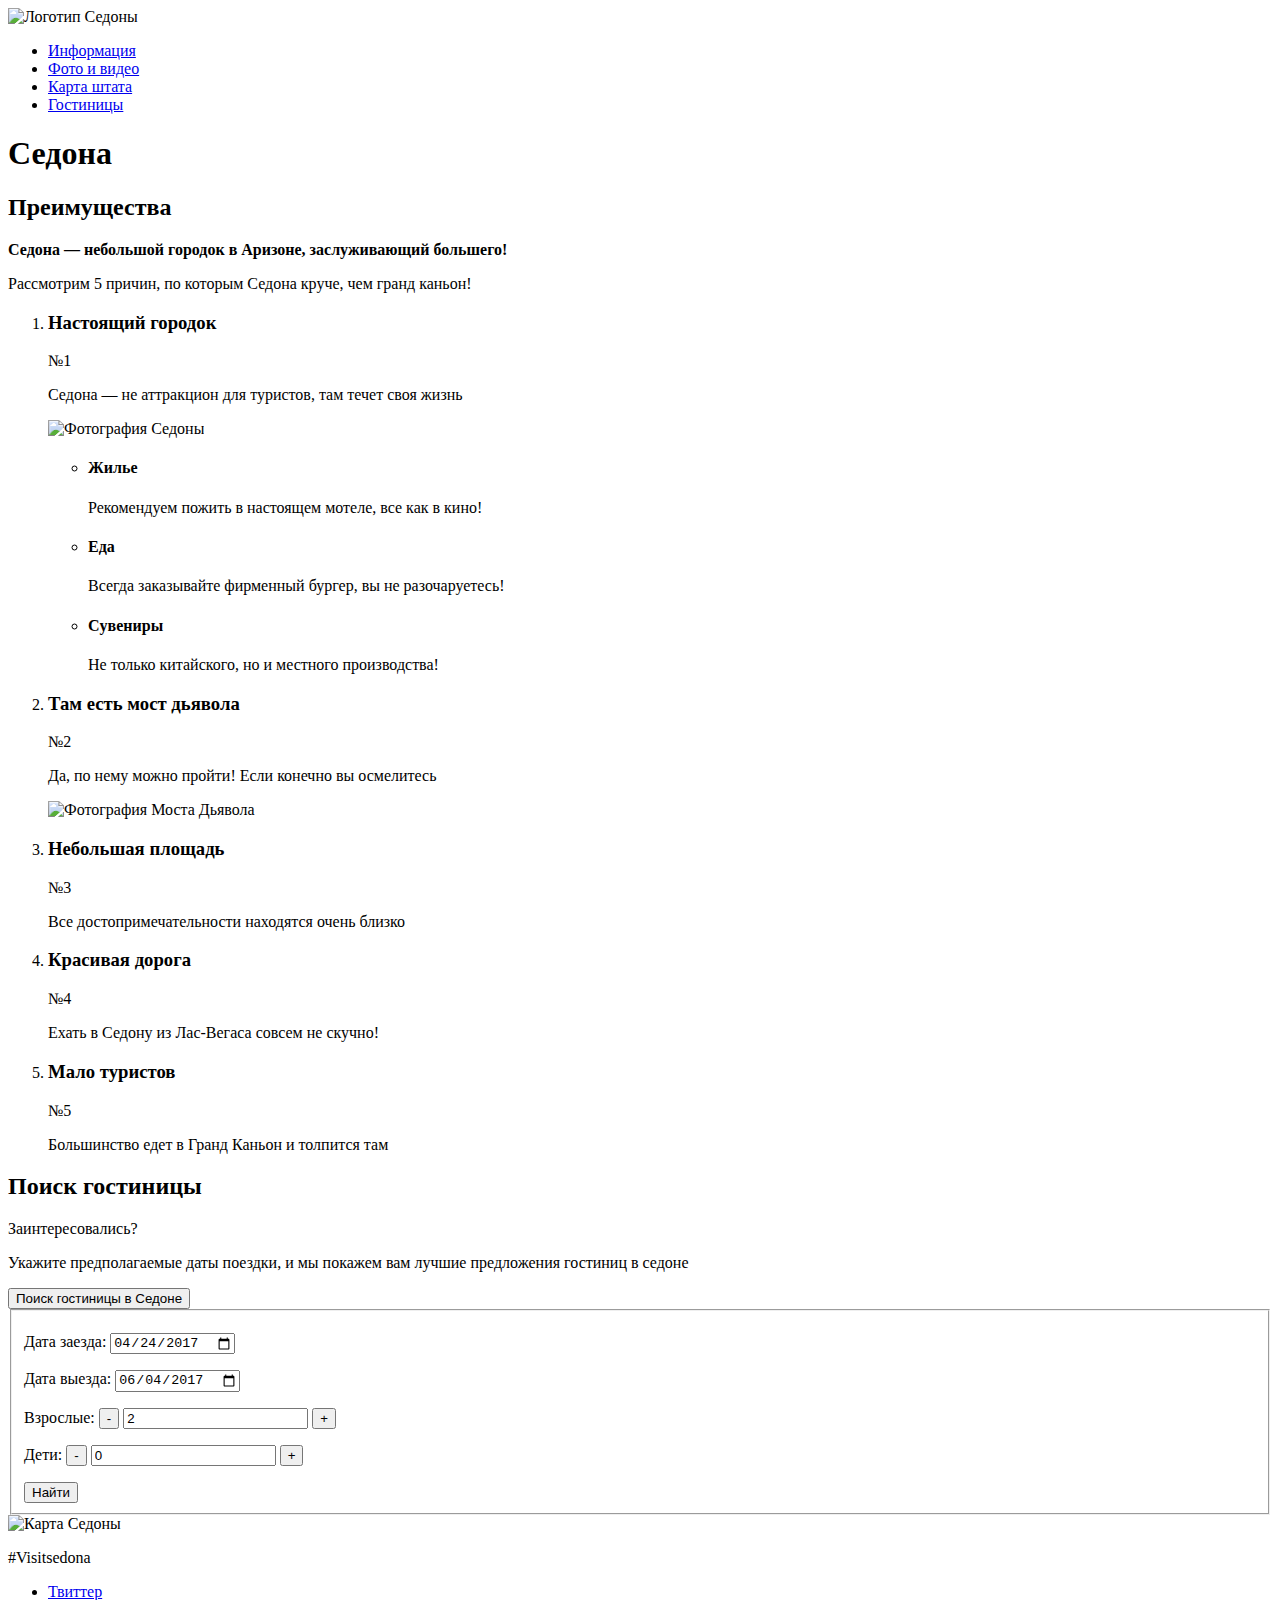
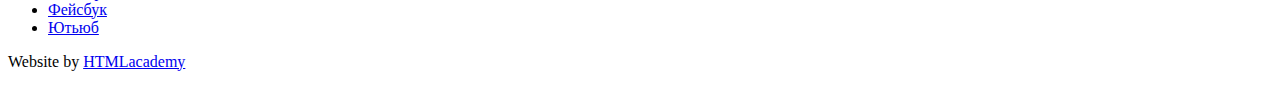
==== index.html @ 17bc3fb8 "Добавляет форму поиска гостиницы" ====
<!DOCTYPE html>
<html lang="ru">

<head>
  <meta charset="utf-8">
  <title>Седона</title>
</head>

<body>
  <header class="main-header">
    <a>
      <img src="#" width="137" height="70" alt="Логотип Седоны">
    </a>
    <nav class="main-navigation">
      <ul class="navigation-list">
        <li><a href="#">Информация</a></li>
        <li><a href="#">Фото и видео</a></li>
        <li><a href="#">Карта штата</a></li>
        <li><a href="#">Гостиницы</a></li>
      </ul>
    </nav>
  </header>

  <main>
    <!--Background image Welcome Sedona-->
    <h1 class="visually-hidden">Седона</h1>
    <section class="advantages">
      <h2 class="visually-hidden">Преимущества</h2>
      <b class="promo-heading">Седона — небольшой городок в Аризоне, заслуживающий большего!</b>
      <p>Рассмотрим 5 причин, по которым Седона круче, чем гранд каньон!</p>

      <!-- Список приемуществ Седоны -->
      <ol class="advantages-list">
        <li class="advantages-list-item">
          <div class="list-item-content">
            <h3 class="item-content-title">Настоящий городок</h3>
            <span class="item-content-number">№1</span>
            <p class="item-content-description">Седона — не аттракцион для туристов, там течет своя жизнь</p>
          </div>
          <img src="#" width="800" height="256" alt="Фотография Седоны">
          <ul class="advantages-description-list">
            <li class="description-list-item">
              <h4>Жилье</h4>
              <p>Рекомендуем пожить в настоящем мотеле, все как в кино!</p>
            </li>
            <li class="description-list-item">
              <h4>Еда</h4>
              <p>Всегда заказывайте фирменный бургер, вы не разочаруетесь!</p>
            </li>
            <li class="description-list-item">
              <h4>Cувениры</h4>
              <p>Не только китайского, но и местного производства!</p>
            </li>
          </ul>
        </li>
        <li class="advantages-list-item">
          <div class="list-item-content">
            <h3 class="item-content-title">Там есть мост дьявола</h3>
            <span class="item-content-number">№2</span>
            <p class="item-content-description">Да, по нему можно пройти! Если конечно вы осмелитесь</p>
          </div>
          <img src="#" width="800" height="256" alt="Фотография Моста Дьявола">
        </li>
        <li class="advantages-list-item">
          <div class="list-item-content">
            <h3 class="list-content-title">Небольшая площадь</h3>
            <span class="item-content-number">№3</span>
            <p class="item-content-description">Все достопримечательности находятся очень близко</p>
          </div>
        </li>
        <li class="advantages-list-item">
          <div class="list-item-content">
            <h3 class="list-content-title">Красивая дорога</h3>
            <span class="item-content-number">№4</span>
            <p class="item-content-description">Ехать в Седону из Лас-Вегаса совсем не скучно!</p>
          </div>
        </li>
        <li class="advantages-list-item">
          <div class="list-item-content">
            <h3 class="list-content-title">Мало туристов</h3>
            <span class="item-content-number">№5</span>
            <p class="item-content-description">Большинство едет в Гранд Каньон и толпится там</p>
          </div>
        </li>
      </ol>
    </section>

    <section class="search">
      <h2 class="visually-hidden">Поиск гостиницы</h2>
      <p>Заинтересовались?</p>
      <p>Укажите предполагаемые даты поездки, и мы покажем вам лучшие предложения гостиниц в седоне</p>
      <button type="button">Поиск гостиницы в Седоне</button>

      <!-- Форма поиска гистиницы -->
      <form class="search-form" action="#" method="GET" name="search">
        <fieldset>
          <p>
            <label for="check-in-date">Дата заезда:</label>
            <input id="check-in-date" type="date" value="2017-04-24">
            <span class="calendar-icon"></span>
          </p>
          <p>
            <label for="check-out-date">Дата выезда:</label>
            <input id="check-out-date" type="date" value="2017-06-04">
            <span class="calendar-icon"></span>
          </p>
          <p>
            <label for="adults">Взрослые:</label>
            <button type="button">-</button>
            <input id="adults" type="number" value="2">
            <button type="button">+</button> 
          </p>
          <p>
            <label for="kids">Дети:</label>
            <button type="button">-</button>
            <input id="kids" type="number" value="0">
            <button type="button">+</button>
          </p>
          <button type="submit">Найти</button>
        </fieldset>
      </form>
    </section>

    <section class="map">
      <img src="#" width="1200" height="473" alt="Карта Седоны">
    </section>
  </main>

  <footer class="main-footer">
    <p class="social-tag">#Visitsedona</p>
    <ul class="socail-contacts">
      <li class="social-btn"><a href="#">Твиттер</a></li>
      <li class="social-btn"><a href="#">Фейсбук</a></li>
      <li class="social-btn"><a href="#">Ютьюб</a></li>
    </ul>
    <p class="copyright">
      <span>Website by</span>
      <a href="https://htmlacademy.ru/intensive/htmlcss">HTMLacademy</a>
    </p>
  </footer>
</body>

</html>
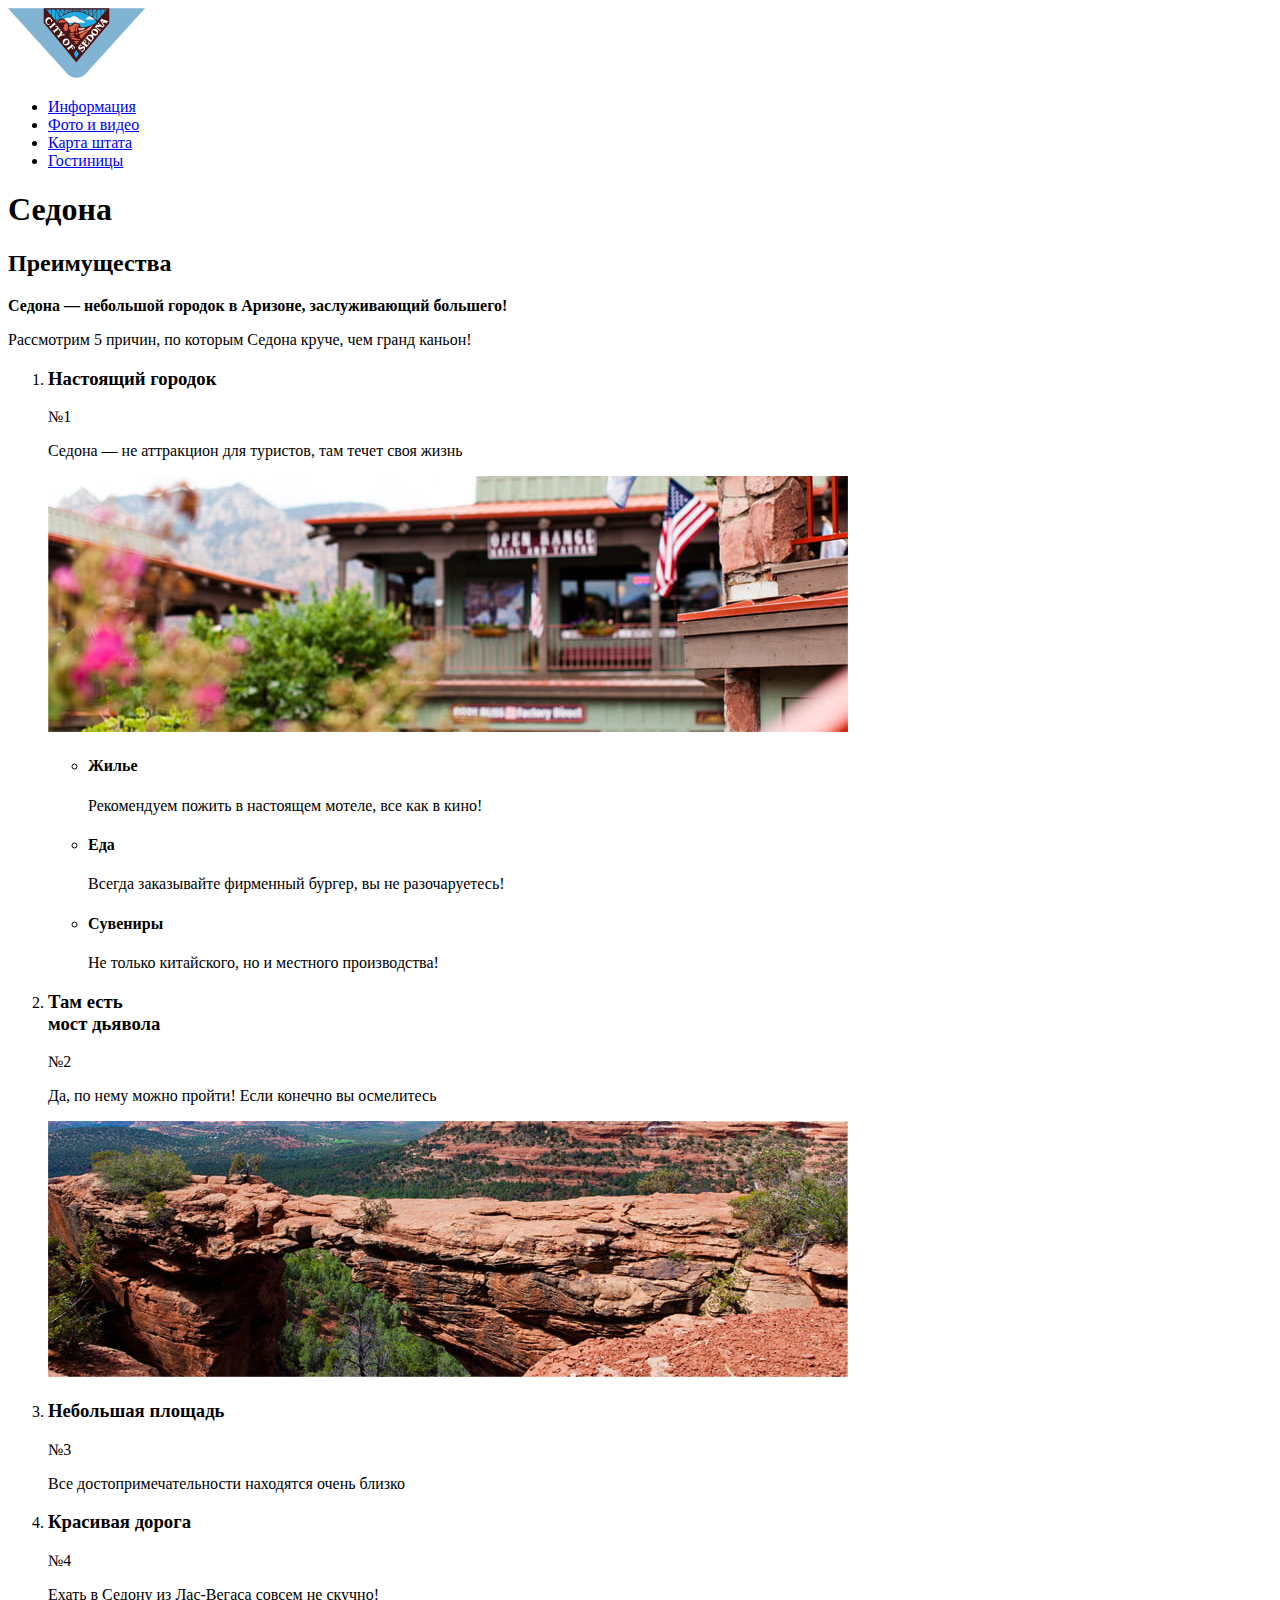
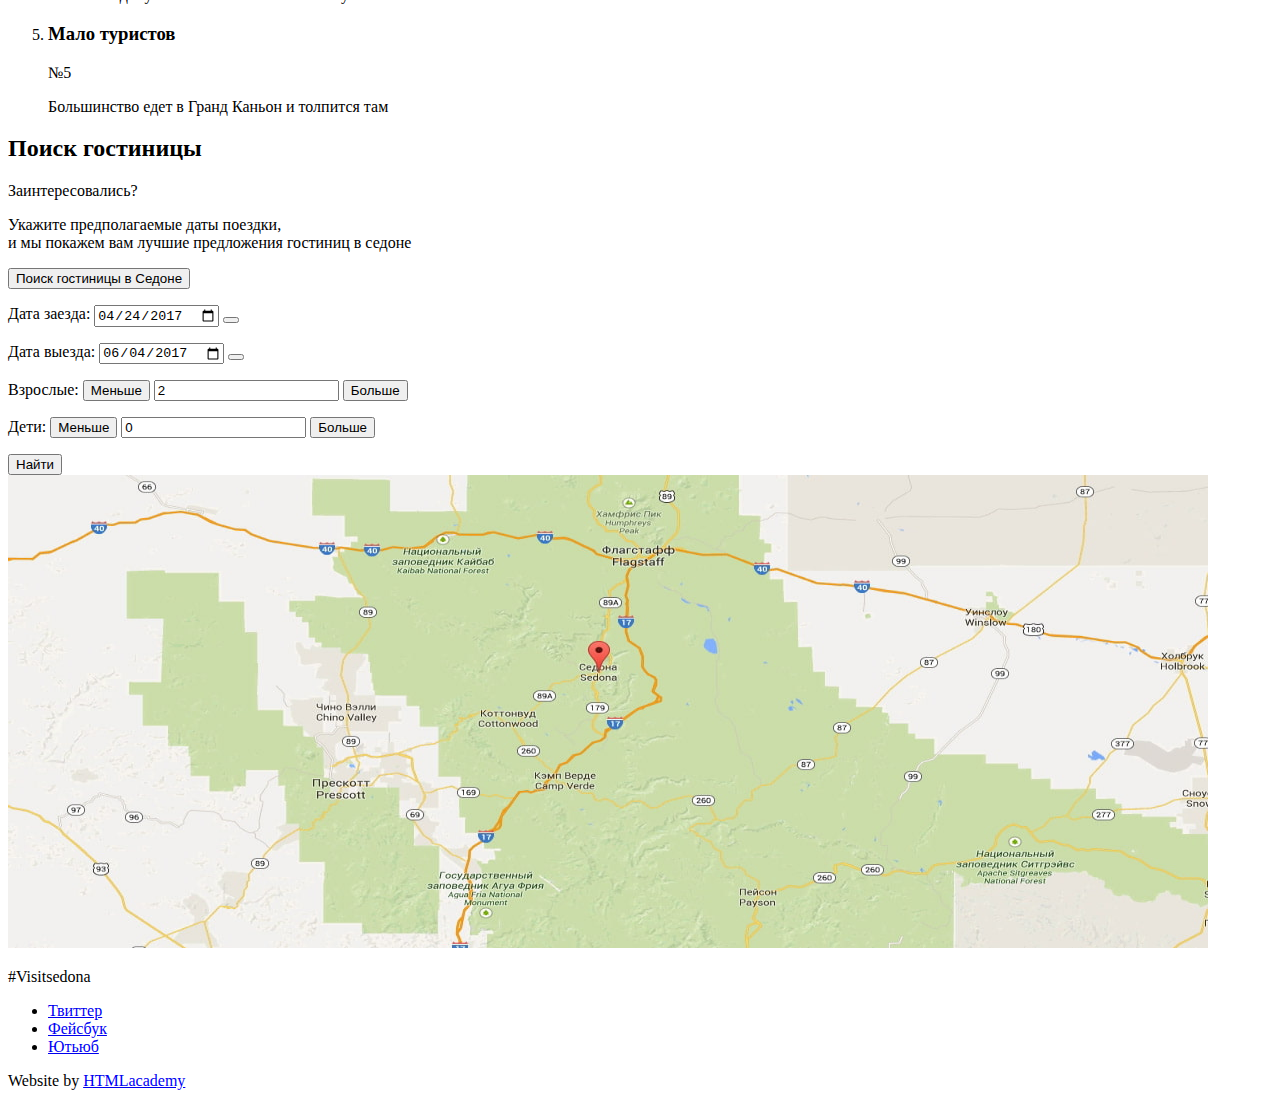
==== commit 1d23e82f: "Добавляет контентные изображения" ====
--- a/index.html
+++ b/index.html
@@ -9,7 +9,7 @@
 <body>
   <header class="main-header">
     <a>
-      <img src="#" width="137" height="70" alt="Логотип Седоны">
+      <img src="img/logo-sedona.svg" width="137" height="70" alt="Логотип Седоны">
     </a>
     <nav class="main-navigation">
       <ul class="navigation-list">
@@ -37,7 +37,7 @@
             <span class="item-content-number">№1</span>
             <p class="item-content-description">Седона — не аттракцион для туристов, там течет своя жизнь</p>
           </div>
-          <img src="#" width="800" height="256" alt="Фотография Седоны">
+          <img src="img/town.jpg" width="800" height="256" alt="Фотография Седоны">
           <ul class="advantages-description-list">
             <li class="description-list-item">
               <h4>Жилье</h4>
@@ -55,11 +55,11 @@
         </li>
         <li class="advantages-list-item">
           <div class="list-item-content">
-            <h3 class="item-content-title">Там есть мост дьявола</h3>
+            <h3 class="item-content-title">Там есть<br> мост дьявола</h3>
             <span class="item-content-number">№2</span>
             <p class="item-content-description">Да, по нему можно пройти! Если конечно вы осмелитесь</p>
           </div>
-          <img src="#" width="800" height="256" alt="Фотография Моста Дьявола">
+          <img src="img/devil-bridge.jpg" width="800" height="256" alt="Фотография Моста Дьявола">
         </li>
         <li class="advantages-list-item">
           <div class="list-item-content">
@@ -88,41 +88,39 @@
     <section class="search">
       <h2 class="visually-hidden">Поиск гостиницы</h2>
       <p>Заинтересовались?</p>
-      <p>Укажите предполагаемые даты поездки, и мы покажем вам лучшие предложения гостиниц в седоне</p>
+      <p>Укажите предполагаемые даты поездки,<br> и мы покажем вам лучшие предложения гостиниц в седоне</p>
       <button type="button">Поиск гостиницы в Седоне</button>
 
       <!-- Форма поиска гистиницы -->
       <form class="search-form" action="#" method="GET" name="search">
-        <fieldset>
-          <p>
-            <label for="check-in-date">Дата заезда:</label>
-            <input id="check-in-date" type="date" value="2017-04-24">
-            <span class="calendar-icon"></span>
-          </p>
-          <p>
-            <label for="check-out-date">Дата выезда:</label>
-            <input id="check-out-date" type="date" value="2017-06-04">
-            <span class="calendar-icon"></span>
-          </p>
-          <p>
-            <label for="adults">Взрослые:</label>
-            <button type="button">-</button>
-            <input id="adults" type="number" value="2">
-            <button type="button">+</button> 
-          </p>
-          <p>
-            <label for="kids">Дети:</label>
-            <button type="button">-</button>
-            <input id="kids" type="number" value="0">
-            <button type="button">+</button>
-          </p>
-          <button type="submit">Найти</button>
-        </fieldset>
+        <p>
+          <label for="check-in-date">Дата заезда:</label>
+          <input id="check-in-date" type="date" value="2017-04-24">
+          <button type="button" class="calendar-icon"></button>
+        </p>
+        <p>
+          <label for="check-out-date">Дата выезда:</label>
+          <input id="check-out-date" type="date" value="2017-06-04">
+          <button type="button" class="calendar-icon"></button>
+        </p>
+        <p>
+          <label for="adults">Взрослые:</label>
+          <button type="button">Меньше</button>
+          <input id="adults" type="number" value="2">
+          <button type="button">Больше</button>
+        </p>
+        <p>
+          <label for="kids">Дети:</label>
+          <button type="button">Меньше</button>
+          <input id="kids" type="number" value="0">
+          <button type="button">Больше</button>
+        </p>
+        <button type="submit">Найти</button>
       </form>
     </section>
 
     <section class="map">
-      <img src="#" width="1200" height="473" alt="Карта Седоны">
+      <img src="img/map.jpg" width="1200" height="473" alt="Карта Седоны">
     </section>
   </main>
 
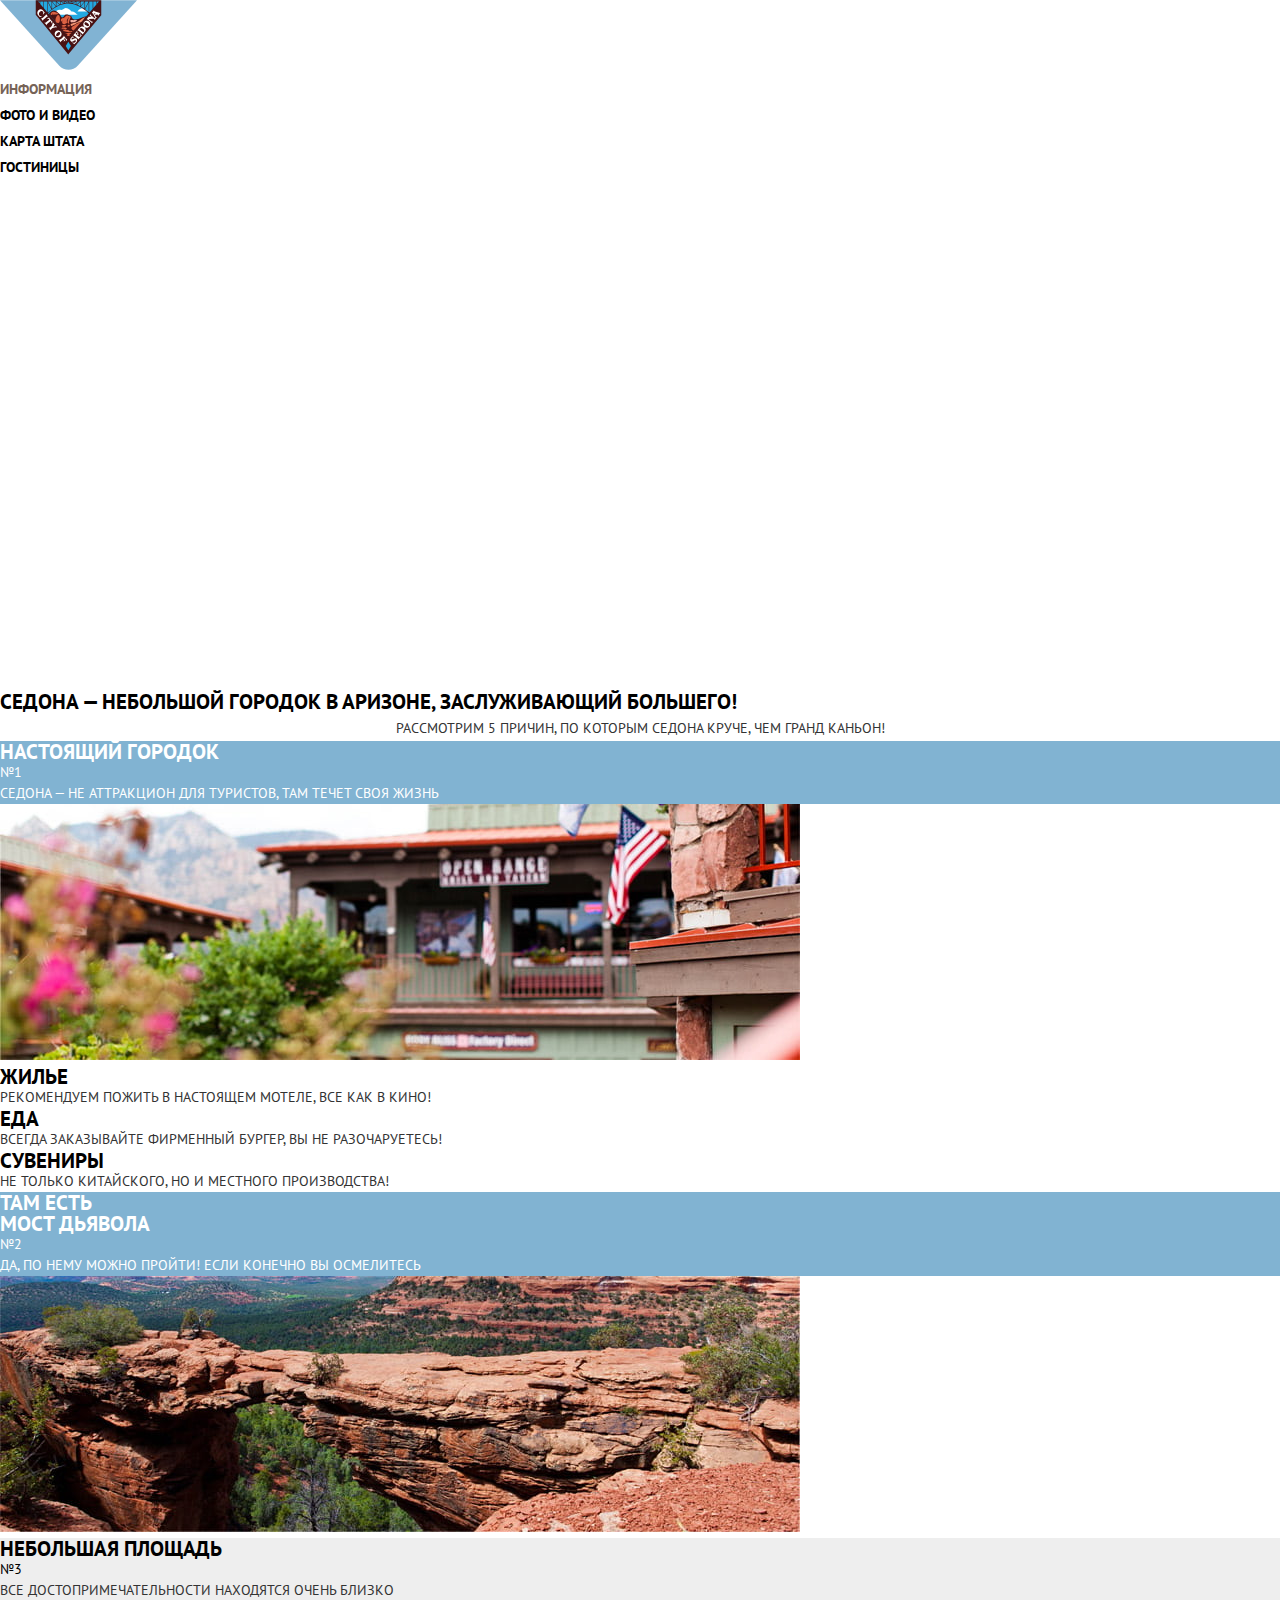
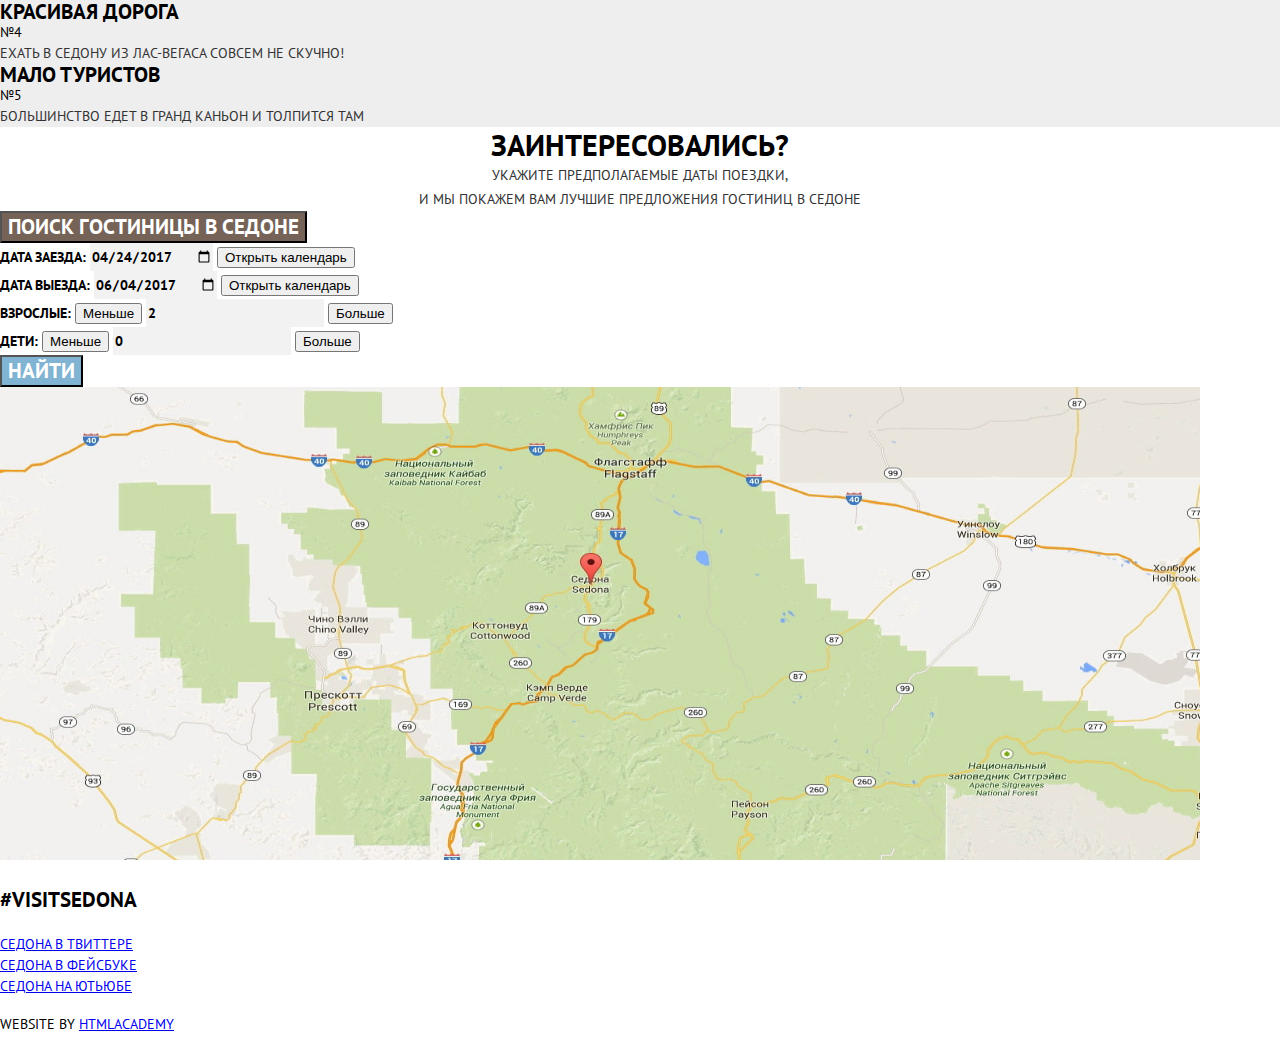
==== commit a3bb060c: "Update index.html" ====
--- a/index.html
+++ b/index.html
@@ -4,6 +4,9 @@
 <head>
   <meta charset="utf-8">
   <title>Седона</title>
+  <link href="normalize.css" rel="stylesheet">
+  <link href="index.css" rel="stylesheet">
+  <link href="https://fonts.googleapis.com/css?family=PT+Sans:400,700" rel="stylesheet">
 </head>
 
 <body>
@@ -13,7 +16,7 @@
     </a>
     <nav class="main-navigation">
       <ul class="navigation-list">
-        <li><a href="#">Информация</a></li>
+        <li><a href="#" class="active">Информация</a></li>
         <li><a href="#">Фото и видео</a></li>
         <li><a href="#">Карта штата</a></li>
         <li><a href="#">Гостиницы</a></li>
@@ -22,12 +25,12 @@
   </header>
 
   <main>
-    <!--Background image Welcome Sedona-->
+    <p class="page-top-background"></p>
     <h1 class="visually-hidden">Седона</h1>
     <section class="advantages">
       <h2 class="visually-hidden">Преимущества</h2>
       <b class="promo-heading">Седона — небольшой городок в Аризоне, заслуживающий большего!</b>
-      <p>Рассмотрим 5 причин, по которым Седона круче, чем гранд каньон!</p>
+      <p class="promo-content">Рассмотрим 5 причин, по которым Седона круче, чем гранд каньон!</p>
 
       <!-- Список приемуществ Седоны -->
       <ol class="advantages-list">
@@ -87,39 +90,40 @@
 
     <section class="search">
       <h2 class="visually-hidden">Поиск гостиницы</h2>
-      <p>Заинтересовались?</p>
-      <p>Укажите предполагаемые даты поездки,<br> и мы покажем вам лучшие предложения гостиниц в седоне</p>
-      <button type="button">Поиск гостиницы в Седоне</button>
+      <p class="search-title">Заинтересовались?</p>
+      <p class="search-description">Укажите предполагаемые даты поездки,<br> и мы покажем вам лучшие предложения гостиниц в седоне</p>
+      <button type="button" class="btn btn-search-open">Поиск гостиницы в Седоне</button>
 
       <!-- Форма поиска гистиницы -->
-      <form class="search-form" action="#" method="GET" name="search">
-        <p>
+      <form  action="https://echo.htmlacademy.ru" method="GET" class="search-form" name="search">
+        <p class="form-item">
           <label for="check-in-date">Дата заезда:</label>
-          <input id="check-in-date" type="date" value="2017-04-24">
-          <button type="button" class="calendar-icon"></button>
+          <input id="check-in-date" type="date" value="2017-04-24" name="first-day-date">
+          <button type="button" class="calendar-icon">Открыть календарь</button>
         </p>
-        <p>
+        <p class="form-item">
           <label for="check-out-date">Дата выезда:</label>
-          <input id="check-out-date" type="date" value="2017-06-04">
-          <button type="button" class="calendar-icon"></button>
+          <input id="check-out-date" type="date" value="2017-06-04" name="last-day-date">
+          <button type="button" class="calendar-icon">Открыть календарь</button>
         </p>
-        <p>
+        <p class="form-item">
           <label for="adults">Взрослые:</label>
           <button type="button">Меньше</button>
-          <input id="adults" type="number" value="2">
+          <input id="adults" type="number" value="2" name="adults-number">
           <button type="button">Больше</button>
         </p>
-        <p>
+        <p class="form-item">
           <label for="kids">Дети:</label>
           <button type="button">Меньше</button>
-          <input id="kids" type="number" value="0">
+          <input id="kids" type="number" value="0" name="kids-number">
           <button type="button">Больше</button>
         </p>
-        <button type="submit">Найти</button>
+        <button class="btn search-btn" type="submit">Найти</button>
       </form>
     </section>
 
     <section class="map">
+      <h2 class="visually-hidden">Карта Седоны</h2>
       <img src="img/map.jpg" width="1200" height="473" alt="Карта Седоны">
     </section>
   </main>
@@ -127,9 +131,9 @@
   <footer class="main-footer">
     <p class="social-tag">#Visitsedona</p>
     <ul class="socail-contacts">
-      <li class="social-btn"><a href="#">Твиттер</a></li>
-      <li class="social-btn"><a href="#">Фейсбук</a></li>
-      <li class="social-btn"><a href="#">Ютьюб</a></li>
+      <li class="social-btn"><a href="#">Седона в Твиттере</a></li>
+      <li class="social-btn"><a href="#">Седона в Фейсбуке</a></li>
+      <li class="social-btn"><a href="#">Седона на Ютьюбе</a></li>
     </ul>
     <p class="copyright">
       <span>Website by</span>
--- a/index.css
+++ b/index.css
@@ -0,0 +1,237 @@
+html {
+    box-sizing: border-box;
+}
+
+body {
+    margin: 0;
+    font-size: 14px;
+    font-family: "PT Sans", "Arial", sans-serif;
+    line-height: 21px;
+    text-transform: uppercase;
+    color: #000000;
+}
+
+.visually-hidden {
+    width: 1px;
+    height: 1px;
+    margin: -1px;
+    position: absolute;
+    clip: rect(0 0 0 0);
+}
+
+.navigation-list {
+    padding: 0;
+    margin: 0;
+    list-style: none;
+}
+
+.navigation-list a {
+    font-weight: bold;
+    font-size: 14px;
+    line-height: 26px;
+    text-decoration: none;
+    color: #000000;
+}
+
+.navigation-list a:hover {
+    color: #81b3d2;
+}
+
+.navigation-list a:active {
+    color: rgba(0, 0, 0, 0.3);
+}
+
+a.active {
+    color: #766357;
+}
+
+.page-top-background {
+    margin: 0;
+    height: 509px;
+    background-image: url("img/background_big.jpg");
+    background-repeat: no-repeat;
+}
+
+/* Тут не работает выравнивание ?*/
+.promo-heading {
+    font-weight: bold;
+    font-size: 21px;
+    line-height: 26px;
+    text-align: center;
+    color: #000000;
+}
+
+.promo-content {
+    margin: 0;
+    font-size: 14px;
+    line-height: 26px;
+    text-align: center;
+    color: #333333;
+}
+
+.advantages-list {
+    padding: 0;
+    margin: 0;
+    font-size: 14px;
+    line-height: 21px;
+    list-style: none;
+}
+
+.item-content-title {
+    margin: 0;
+    font-weight: bold;
+    font-size: 21px;
+    line-height: 21px;
+    color: #000000;
+}
+
+.advantages-list-item:first-child .list-item-content, 
+.advantages-list-item:first-child .item-content-title,
+.advantages-list-item:first-child .item-content-description {
+    color: #ffffff;
+    background-color: #81b3d2;
+}
+
+.advantages-list-item:nth-child(2) .list-item-content, 
+.advantages-list-item:nth-child(2) .item-content-title,
+.advantages-list-item:nth-child(2) .item-content-description {
+    color: #ffffff;
+    background-color: #81b3d2;
+}
+
+.advantages-list-item:nth-child(n+3) {
+    color: #000000;
+    background-color: #eeeeee;  
+}
+
+.item-content-description {
+    margin: 0;
+}
+
+.advantages-description-list {
+    padding: 0;
+    margin: 0;
+    list-style: none;
+}
+
+.description-list-item h4 {
+    margin: 0;
+    font-weight: bold;
+    font-size: 21px;
+    line-height: 21px;
+    color: #000000;
+}
+
+.description-list-item p {
+    margin: 0;
+    color: #333333;
+}
+
+.list-content-title {
+    margin: 0;
+    font-weight: bold;
+    font-size: 21px;
+    line-height: 21px;
+    color: #000000;
+}
+
+.item-content-description {
+    margin: 0;
+    color: #333333;
+}
+
+.search-title {
+    margin: 0;
+    font-weight: bold;
+    font-size: 30px;
+    line-height: 36px;
+    text-align: center;
+    color: #000000;
+}
+
+.search-description {
+    margin: 0;
+    font-size: 14px;
+    line-height: 24px;
+    text-align: center;
+    color: #333333;
+}
+
+.btn {
+    font: inherit;
+    font-weight: bold;
+    font-size: 21px;
+    line-height: 26px;
+    text-transform: uppercase;
+    color: #ffffff;
+    background-color: #766357;
+    text-align: center;
+    vertical-align: middle;
+}
+
+.btn-search-open:hover {
+    background-color: #604e43;
+}
+
+.btn-search-open:active {
+    background-color: #503e33;
+    color: rgba(255, 255, 255, 0.3);
+}
+
+.form-item {
+    margin: 0;
+    font-weight: bold;
+    font-size: 14px;
+    line-height: 26px;
+    color: #000000;
+}
+
+.form-item input {
+    font: inherit;
+    background-color: #f2f2f2;
+    border: 0;
+}
+
+.form-item input:hover {
+    font: inherit;
+    background-color: #ebebeb;
+    border: 0;
+}
+
+.form-item input:focus {
+    font: inherit;
+    background-color: #ffffff;
+    border: 2px solid #e5e5e5;
+}
+
+.search-btn {
+    background-color: #81b3d2;
+}
+
+.search-btn:hover {
+    background-color: #669ec0; 
+}
+
+.search-btn:active {
+    background-color: #5496bd; 
+    color: rgba(255, 255, 255, 0.3);
+}
+
+.social-tag {
+    font-weight: bold;
+    font-size: 21px;
+    line-height: 26px;
+    color: #000000;
+}
+
+.socail-contacts {
+    padding: 0;
+    margin: 0;
+    list-style: none;
+}
+
+.copyright span {
+    font-size: 14px;
+    line-height: 26px;
+    color: #000000;
+}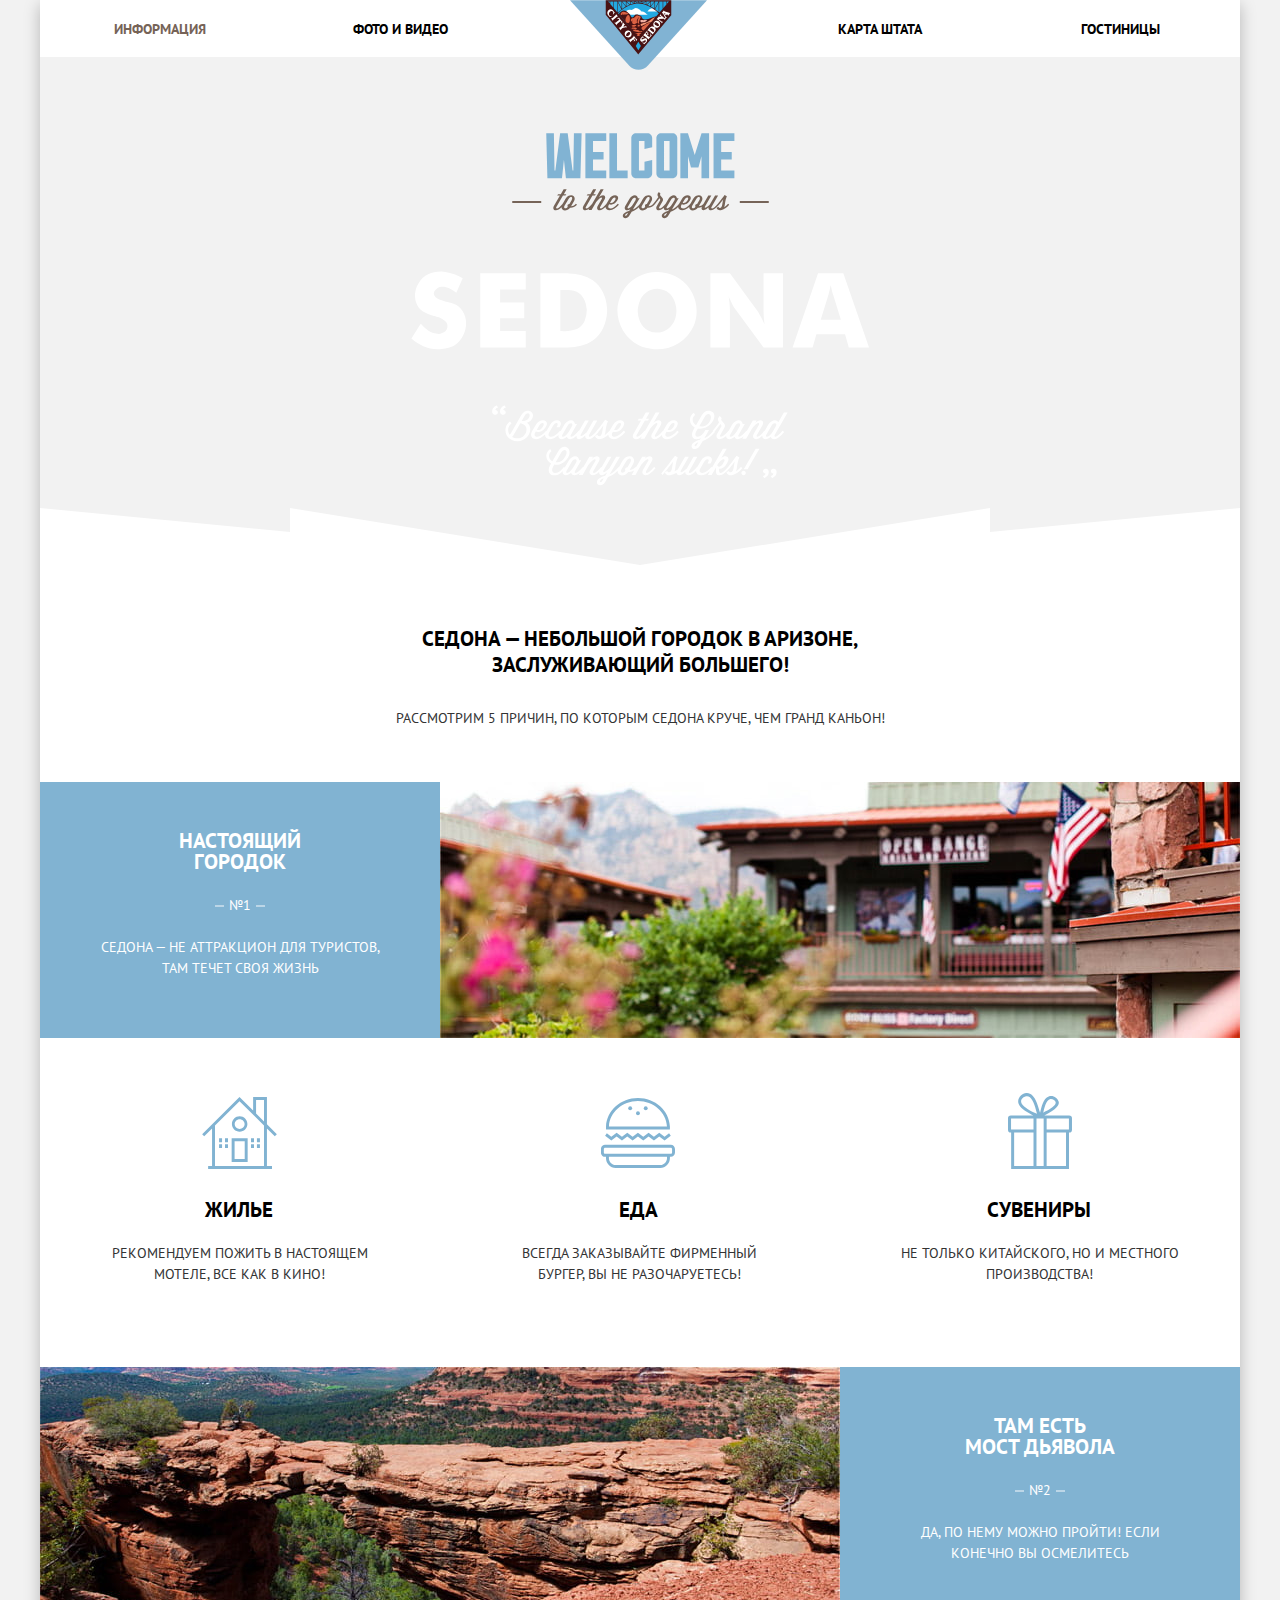
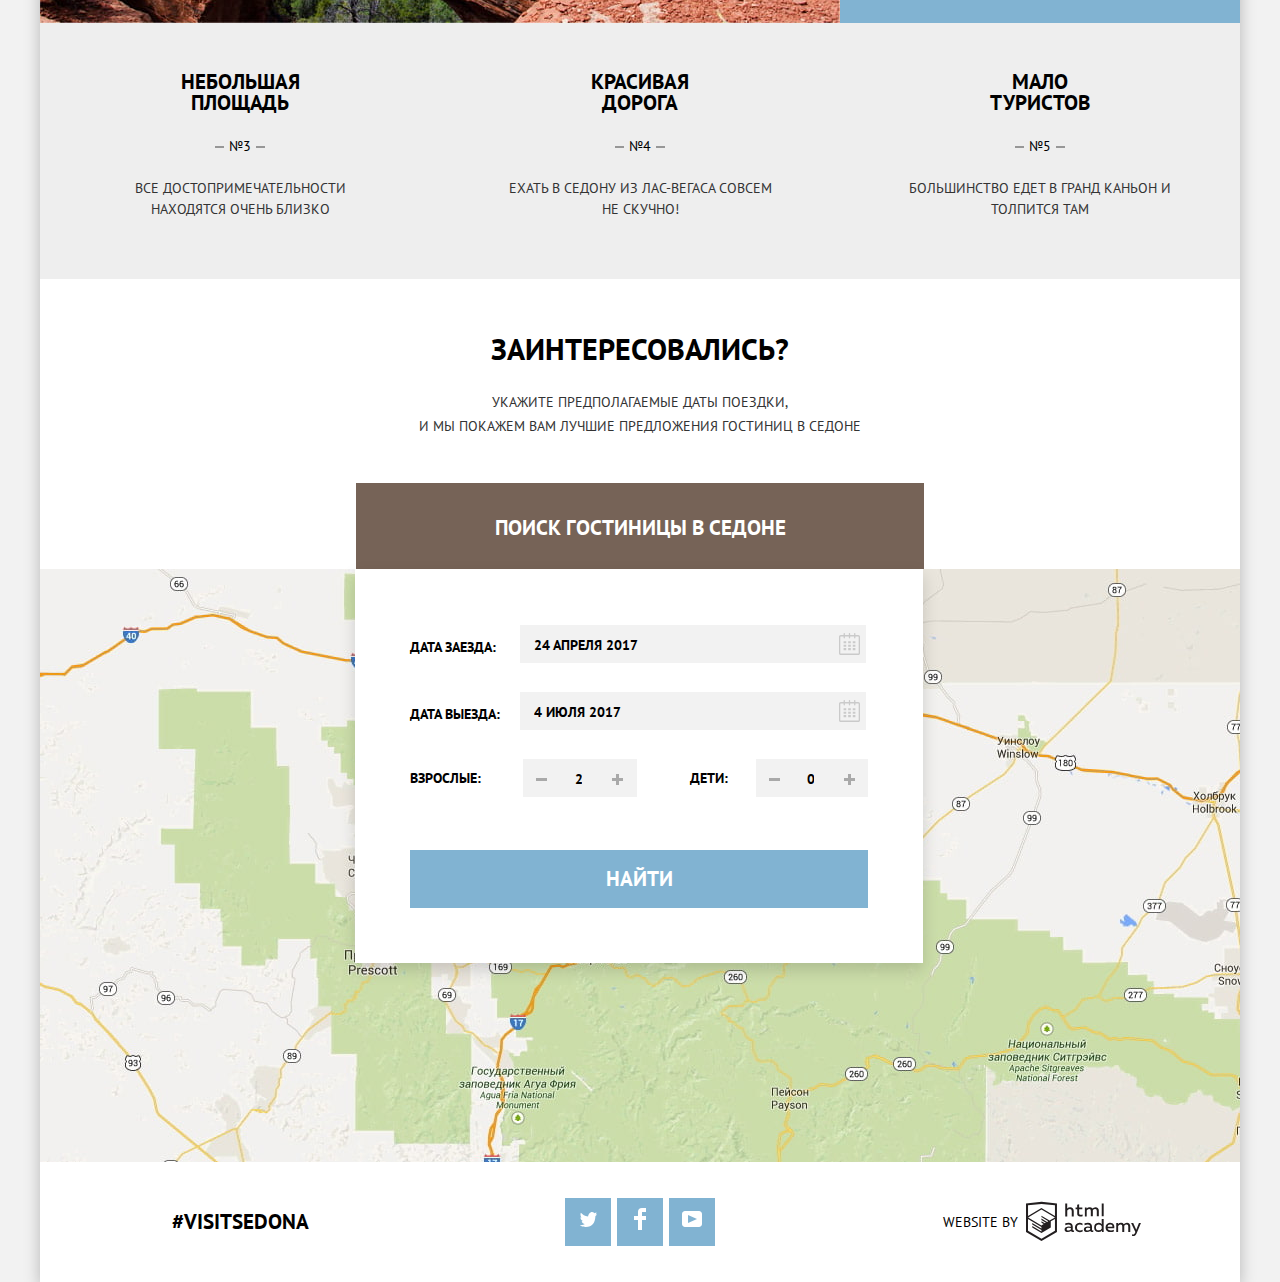
==== commit 6642e3f2: "добавляет кнопки +/- и иконки календаря в форму" ====
--- a/index.html
+++ b/index.html
@@ -4,142 +4,179 @@
 <head>
   <meta charset="utf-8">
   <title>Седона</title>
-  <link href="normalize.css" rel="stylesheet">
-  <link href="index.css" rel="stylesheet">
+  <link href="css/normalize.css" rel="stylesheet">
+  <link href="css/index.css" rel="stylesheet">
   <link href="https://fonts.googleapis.com/css?family=PT+Sans:400,700" rel="stylesheet">
 </head>
 
 <body>
-  <header class="main-header">
-    <a>
-      <img src="img/logo-sedona.svg" width="137" height="70" alt="Логотип Седоны">
-    </a>
-    <nav class="main-navigation">
-      <ul class="navigation-list">
-        <li><a href="#" class="active">Информация</a></li>
-        <li><a href="#">Фото и видео</a></li>
-        <li><a href="#">Карта штата</a></li>
-        <li><a href="#">Гостиницы</a></li>
+  <div class="layout">
+    <header class="main-header">
+      <a class="logo">
+        <img src="img/logo-sedona.svg" width="137" height="70" alt="Логотип Седоны">
+      </a>
+      <nav class="main-navigation">
+        <ul class="navigation-list">
+          <li><a href="#" class="active">Информация</a></li>
+          <li><a href="#">Фото и видео</a></li>
+          <li></li>
+          <li><a href="#">Карта штата</a></li>
+          <li><a href="catalog.html">Гостиницы</a></li>
+        </ul>
+      </nav>
+    </header>
+
+    <main>
+      <p class="page-top-background"></p>
+      <h1 class="visually-hidden">Седона</h1>
+      <section class="advantages">
+        <h2 class="visually-hidden">Преимущества</h2>
+        <div class="promo-container">
+          <b class="promo-heading">Седона — небольшой городок в Аризоне, заслуживающий большего!</b>
+          <p class="promo-content">Рассмотрим 5 причин, по которым Седона круче, чем гранд каньон!</p>
+        </div>
+        <!-- Список приемуществ Седоны -->
+        <ol class="advantages-list">
+          <li class="advantages-list-item">
+            <div class="list-item-content">
+              <h3 class="item-content-title">Настоящий городок</h3>
+              <span class="item-content-number">№1</span>
+              <p class="item-content-description">Седона — не аттракцион для туристов, там течет своя жизнь</p>
+            </div>
+            <img src="img/town.jpg" width="800" height="256" alt="Фотография Седоны">
+            <ul class="advantages-description-list">
+              <li class="description-list-item">
+                <h4 class="list-item-accommodation">Жилье</h4>
+                <p>Рекомендуем пожить в настоящем мотеле, все как в кино!</p>
+              </li>
+              <li class="description-list-item">
+                <h4 class="list-item-food">Еда</h4>
+                <p>Всегда заказывайте фирменный бургер, вы не разочаруетесь!</p>
+              </li>
+              <li class="description-list-item">
+                <h4 class="list-item-souvenirs">Cувениры</h4>
+                <p>Не только китайского, но и местного производства!</p>
+              </li>
+            </ul>
+          </li>
+          <li class="advantages-list-item">
+            <div class="list-item-content">
+              <h3 class="item-content-title">Там есть<br> мост дьявола</h3>
+              <span class="item-content-number">№2</span>
+              <p class="item-content-description">Да, по нему можно пройти! Если конечно вы осмелитесь</p>
+            </div>
+            <img src="img/devil-bridge.jpg" width="800" height="256" alt="Фотография Моста Дьявола">
+          </li>
+          <li class="advantages-list-item">
+            <div class="list-item-content">
+              <h3 class="list-content-title">Небольшая площадь</h3>
+              <span class="item-content-number">№3</span>
+              <p class="item-content-description">Все достопримечательности находятся очень близко</p>
+            </div>
+          </li>
+          <li class="advantages-list-item">
+            <div class="list-item-content">
+              <h3 class="list-content-title">Красивая дорога</h3>
+              <span class="item-content-number">№4</span>
+              <p class="item-content-description">Ехать в Седону из Лас-Вегаса совсем не скучно!</p>
+            </div>
+          </li>
+          <li class="advantages-list-item">
+            <div class="list-item-content">
+              <h3 class="list-content-title">Мало туристов</h3>
+              <span class="item-content-number">№5</span>
+              <p class="item-content-description">Большинство едет в Гранд Каньон и толпится там</p>
+            </div>
+          </li>
+        </ol>
+      </section>
+
+      <section class="search">
+        <h2 class="visually-hidden">Поиск гостиницы</h2>
+        <p class="search-title">Заинтересовались?</p>
+        <p class="search-description">Укажите предполагаемые даты поездки,<br> и мы покажем вам лучшие предложения гостиниц в седоне</p>
+        <button type="button" class="btn btn-search-open">Поиск гостиницы в Седоне</button>
+
+        <!-- Форма поиска гистиницы -->
+        <form  action="https://echo.htmlacademy.ru" method="GET" class="search-form" name="search">
+          <p class="form-item">
+            <label for="check-in-date">Дата заезда:</label>
+            <input id="check-in-date" type="text" value="24 апреля 2017" name="first-day-date">
+            <span class="calendar-icon-image">
+                <svg xmlns="http://www.w3.org/2000/svg" width="21" height="22" viewBox="0 0 21 22"><path fill="#cacaca" d="M19.251 2.025h-2.845V.648c0-.381-.294-.689-.656-.689-.363 0-.656.308-.656.689v1.377h-3.938V.648c0-.381-.294-.689-.655-.689-.363 0-.657.308-.657.689v1.377H5.906V.648c0-.381-.294-.689-.656-.689-.363 0-.657.308-.657.689v1.377H1.75C.784 2.025 0 2.847 0 3.862v16.302C0 21.179.784 22 1.75 22h17.501c.966 0 1.749-.821 1.749-1.836V3.862c0-1.015-.783-1.837-1.749-1.837zm.437 18.139a.448.448 0 0 1-.437.459H1.75a.45.45 0 0 1-.438-.459V3.862a.45.45 0 0 1 .438-.459h2.844v1.378c0 .381.294.689.657.689.362 0 .656-.308.656-.689V3.403h3.938v1.378c0 .381.294.689.657.689.361 0 .655-.308.655-.689V3.403h3.938v1.378c0 .381.293.689.656.689.362 0 .656-.308.656-.689V3.403h2.845c.241 0 .437.206.437.459v16.302z"/><path fill="#cacaca" d="M4.594 8.225h2.625v2.066H4.594zM4.594 11.668h2.625v2.067H4.594zM4.594 15.112h2.625v2.066H4.594zM9.188 15.112h2.625v2.066H9.188zM9.188 11.668h2.625v2.067H9.188zM9.188 8.225h2.625v2.066H9.188zM13.781 15.112h2.625v2.066h-2.625zM13.781 11.668h2.625v2.067h-2.625zM13.781 8.225h2.625v2.066h-2.625z"/></svg>
+            </span>
+            <button type="button" class="calendar-icon visually-hidden">Открыть календарь</button>
+          </p>
+          <p class="form-item">
+            <label for="check-out-date">Дата выезда:</label>
+            <input id="check-out-date" type="text" value="4 июля 2017" name="last-day-date">
+            <span class="calendar-icon-image">
+                <svg xmlns="http://www.w3.org/2000/svg" width="21" height="22" viewBox="0 0 21 22"><path fill="#cacaca" d="M19.251 2.025h-2.845V.648c0-.381-.294-.689-.656-.689-.363 0-.656.308-.656.689v1.377h-3.938V.648c0-.381-.294-.689-.655-.689-.363 0-.657.308-.657.689v1.377H5.906V.648c0-.381-.294-.689-.656-.689-.363 0-.657.308-.657.689v1.377H1.75C.784 2.025 0 2.847 0 3.862v16.302C0 21.179.784 22 1.75 22h17.501c.966 0 1.749-.821 1.749-1.836V3.862c0-1.015-.783-1.837-1.749-1.837zm.437 18.139a.448.448 0 0 1-.437.459H1.75a.45.45 0 0 1-.438-.459V3.862a.45.45 0 0 1 .438-.459h2.844v1.378c0 .381.294.689.657.689.362 0 .656-.308.656-.689V3.403h3.938v1.378c0 .381.294.689.657.689.361 0 .655-.308.655-.689V3.403h3.938v1.378c0 .381.293.689.656.689.362 0 .656-.308.656-.689V3.403h2.845c.241 0 .437.206.437.459v16.302z"/><path fill="#cacaca" d="M4.594 8.225h2.625v2.066H4.594zM4.594 11.668h2.625v2.067H4.594zM4.594 15.112h2.625v2.066H4.594zM9.188 15.112h2.625v2.066H9.188zM9.188 11.668h2.625v2.067H9.188zM9.188 8.225h2.625v2.066H9.188zM13.781 15.112h2.625v2.066h-2.625zM13.781 11.668h2.625v2.067h-2.625zM13.781 8.225h2.625v2.066h-2.625z"/></svg>
+            </span>
+            <button type="button" class="calendar-icon visually-hidden">Открыть календарь</button>
+          </p>
+          <p class="form-item">
+            <label for="adults">Взрослые:</label>
+            <button type="button" class="minus-btn">
+              <span class="visually-hidden">Меньше</span>
+            </button>
+            <input id="adults" type="number" value="2" name="adults-number">
+            <button type="button" class="plus-btn">
+              <span class="visually-hidden">Больше</span>
+            </button>
+          </p>
+          <p class="form-item">
+            <label for="kids">Дети:</label>
+            <button type="button" class="minus-btn">
+              <span class="visually-hidden">Меньше</span>
+            </button>
+            <input id="kids" type="number" value="0" name="kids-number">
+            <button type="button" class="plus-btn">
+                <span class="visually-hidden">Больше</span>
+              </button>
+          </p>
+          <button class="btn search-btn" type="submit">Найти</button>
+        </form>
+      </section>
+      <section class="map">
+          <h2 class="visually-hidden">Карта Седоны</h2>
+          <img src="img/map.jpg" width="1200" height="593" alt="Карта Седоны">
+        </section>
+    </main>
+
+    <footer class="main-footer inner-footer">
+      <p class="social-tag">#Visitsedona</p>
+      <ul class="socail-contacts">
+        <li class="social-btn">
+          <a href="#">
+          <span class="visually-hidden">Седона в Твиттере</span>
+          <svg xmlns="http://www.w3.org/2000/svg" xmlns:xlink="http://www.w3.org/1999/xlink" width="17" height="15" viewBox="0 0 17 15"><path fill="#FFF" d="M10.95.144c1.685-.496 2.984.27 3.577 1.179.673-.231 1.331-.481 2.011-.708a2.345 2.345 0 0 1-.857 1.768c.685.17 1.304-.491 1.304-.491-.169 1-1.006 1.788-1.563 2.024-.231 6.75-3.175 11.217-10.077 11.082h-.446c-.41 0-4.164-.46-4.898-1.887 2.271.196 3.893-.422 4.693-1.177-.96-.3-2.679-.477-2.979-2.95.349.106.564.228 1.19.119C1.705 8.247.374 7.53.448 5.33c.285.328 1.067.536 1.34.472C1.085 5.561-.182 2.442.894.85c1.818 1.854 3.735 3.606 7.152 3.773C8.254 2.33 9.183.793 10.95.144z"/></svg> 
+          </a>
+        </li>
+        <li class="social-btn">
+          <a href="#">
+            <span class="visually-hidden">Седона в Фейсбуке</span>
+            <svg xmlns="http://www.w3.org/2000/svg" width="12" height="22" viewBox="0 0 12 22"><path fill="#FFF" d="M12 4V0H8a4 4 0 0 0-4 4v4H0v4h4v10h4V12h4V8H8V4h4z"/></svg>
+          </a>
+        </li>
+        <li class="social-btn">
+          <a href="#">
+            <span class="visually-hidden">Седона на Ютьюбе</span>
+            <svg xmlns="http://www.w3.org/2000/svg" xmlns:xlink="http://www.w3.org/1999/xlink" width="20" height="16" viewBox="0 0 20 16"><path fill="#FFF" d="M17 0H3C1.35 0 0 1.35 0 3v10c0 1.65 1.35 3 3 3h14c1.65 0 3-1.35 3-3V3c0-1.65-1.35-3-3-3zM6.027 11.998V4.002L15.014 8l-8.987 3.998z"/></svg>
+          </a>
+        </li>
       </ul>
-    </nav>
-  </header>
+      <p class="copyright">
+        <span>Website by</span>
+        <a href="https://htmlacademy.ru/intensive/htmlcss" class="copyright-logo">
+          <span class="visually-hidden">HTMLacademy</span>
+          <svg id="Layer_1" data-name="Layer 1" xmlns="http://www.w3.org/2000/svg" width="115" height="41" viewBox="0 0 108.08 36.85"><title>logo-htmlacademy-small1</title><path d="M44.61,26.88a2,2,0,0,0,.55-0.1v1.33a3.25,3.25,0,0,1-1.18.21,1.67,1.67,0,0,1-1.67-1,4.84,4.84,0,0,1-3.14,1.08c-1.51,0-2.91-.83-2.91-2.55,0-2.13,2-2.79,3.71-2.79a11.08,11.08,0,0,1,2.17.25v-0.3c0-1-.76-1.77-2.19-1.77a7.42,7.42,0,0,0-3,.64v-1.7a10.21,10.21,0,0,1,3.19-.55c2.36,0,3.81,1.12,3.81,3.65v3a0.54,0.54,0,0,0,.49.59h0.17Zm-6.44-1.13A1.35,1.35,0,0,0,39.63,27h0.11a3.39,3.39,0,0,0,2.41-1V24.58a9.72,9.72,0,0,0-1.81-.21c-1,0-2.16.33-2.16,1.38h0Zm12.36-6.11a5,5,0,0,1,2.57.64V22a4.08,4.08,0,0,0-2.3-.7,2.75,2.75,0,1,0,0,5.49,5,5,0,0,0,2.43-.64v1.71a6.27,6.27,0,0,1-2.76.57A4.21,4.21,0,0,1,46,24.51q0-.21,0-0.41a4.32,4.32,0,0,1,4.18-4.46h0.38Zm12.17,7.24a2,2,0,0,0,.55-0.1v1.33a3.25,3.25,0,0,1-1.18.21,1.67,1.67,0,0,1-1.67-1,4.84,4.84,0,0,1-3.14,1.08c-1.51,0-2.91-.83-2.91-2.55,0-2.13,2-2.79,3.71-2.79a11.08,11.08,0,0,1,2.17.25v-0.3c0-1-.76-1.77-2.19-1.77a7.42,7.42,0,0,0-3,.64v-1.7a10.21,10.21,0,0,1,3.19-.55c2.36,0,3.81,1.12,3.81,3.65v3a0.54,0.54,0,0,0,.49.59h0.17Zm-6.44-1.13A1.35,1.35,0,0,0,57.73,27h0.11a3.39,3.39,0,0,0,2.41-1V24.58a9.72,9.72,0,0,0-1.81-.21c-1.06,0-2.16.33-2.16,1.38h0ZM73,16V28.2H71.35V26.88a3.88,3.88,0,0,1-3.19,1.54,4.4,4.4,0,0,1,0-8.78,3.81,3.81,0,0,1,3,1.3V16H73Zm-4.53,5.22a2.76,2.76,0,1,0,0,5.52A2.86,2.86,0,0,0,71.15,25V23A2.91,2.91,0,0,0,68.49,21.27ZM79,19.64c3.31,0,4.46,2.68,3.92,5.09H76.7c0.21,1.5,1.67,2.11,3.19,2.11a6.11,6.11,0,0,0,2.64-.59v1.6a7.14,7.14,0,0,1-3,.57C77,28.42,74.78,27,74.78,24a4.18,4.18,0,0,1,4-4.39H79Zm0.09,1.54a2.28,2.28,0,0,0-2.44,2.1v0.06H81.3A2,2,0,0,0,79.13,21.18Zm5.73,7V19.87h1.65v1a3.81,3.81,0,0,1,2.78-1.27A2.86,2.86,0,0,1,91.89,21a4.12,4.12,0,0,1,2.91-1.33A3.06,3.06,0,0,1,98,23V28.2h-1.9V23.05a1.59,1.59,0,0,0-1.42-1.75H94.42a2.8,2.8,0,0,0-2.07,1.12V28.2h-1.9V23.05A1.59,1.59,0,0,0,89,21.31H88.8a3,3,0,0,0-2.21,1.29v5.63H84.86Zm21.31-8.33h1.9l-3.91,9.46c-0.9,2.17-2.09,2.86-3.35,2.86a4.76,4.76,0,0,1-1.1-.14V30.46a2.86,2.86,0,0,0,.85.12c0.9,0,1.58-.64,2.07-1.9l0.17-.42-4-8.4h2l2.86,6.29ZM38.73,1.46V6.22a3.81,3.81,0,0,1,2.7-1.14,3.25,3.25,0,0,1,3.44,3.4v5.15H43V8.72a1.81,1.81,0,0,0-1.61-2h-0.3a2.93,2.93,0,0,0-2.32,1.39v5.52h-1.9V1.46h1.9ZM49.94,2.31v3h3V6.91h-3v3.81c0,1.1.5,1.46,1.58,1.46a4.49,4.49,0,0,0,1.69-.33v1.6A6.8,6.8,0,0,1,51,13.8a2.55,2.55,0,0,1-2.86-2.74V6.89H46.58V5.26h1.5V2.74Zm5.4,11.31V5.28H57v1A3.81,3.81,0,0,1,59.77,5a2.86,2.86,0,0,1,2.6,1.33A4.12,4.12,0,0,1,65.28,5,3.06,3.06,0,0,1,68.44,8.4v5.21h-1.9V8.46a1.59,1.59,0,0,0-1.42-1.75H64.89a2.8,2.8,0,0,0-2.07,1.12v5.78h-1.9V8.46A1.59,1.59,0,0,0,59.5,6.71H59.27A3,3,0,0,0,57.06,8v5.63H55.34ZM71.17,1.45H73V13.6H71.17V1.45ZM14.71,0H14.55L0,1.54V28.21l14.55,8.66,14.55-8.66V1.54Zm12.5,27.1L14.55,34.64,1.9,27.12V16.18l12.59,7.5V25L5.86,19.9v1.31l8.68,5.21v1.39L5.87,22.65V24l8.68,5.21,8.75-5.24V18.31L27.2,16V27.12Zm0-12.53-3.48,2-1.6,1L14.51,13v1.31L21,18.23H21l-0.14.09-1,.54-5.37-3.2V17l4.24,2.52-1,.67-3.2-1.9v1.31l2.1,1.24L14.5,22.1,2,14.65,14.51,7.11Zm0-1.32L14.49,5.76,1.91,13.25v-10L14.56,1.92,27.21,3.25v10h0Z" transform="translate(0 -0.02)" fill="#231f20"/></svg>  
+        </a>
+        
+      </p>
+    </footer>
+  </div>
 
-  <main>
-    <p class="page-top-background"></p>
-    <h1 class="visually-hidden">Седона</h1>
-    <section class="advantages">
-      <h2 class="visually-hidden">Преимущества</h2>
-      <b class="promo-heading">Седона — небольшой городок в Аризоне, заслуживающий большего!</b>
-      <p class="promo-content">Рассмотрим 5 причин, по которым Седона круче, чем гранд каньон!</p>
-
-      <!-- Список приемуществ Седоны -->
-      <ol class="advantages-list">
-        <li class="advantages-list-item">
-          <div class="list-item-content">
-            <h3 class="item-content-title">Настоящий городок</h3>
-            <span class="item-content-number">№1</span>
-            <p class="item-content-description">Седона — не аттракцион для туристов, там течет своя жизнь</p>
-          </div>
-          <img src="img/town.jpg" width="800" height="256" alt="Фотография Седоны">
-          <ul class="advantages-description-list">
-            <li class="description-list-item">
-              <h4>Жилье</h4>
-              <p>Рекомендуем пожить в настоящем мотеле, все как в кино!</p>
-            </li>
-            <li class="description-list-item">
-              <h4>Еда</h4>
-              <p>Всегда заказывайте фирменный бургер, вы не разочаруетесь!</p>
-            </li>
-            <li class="description-list-item">
-              <h4>Cувениры</h4>
-              <p>Не только китайского, но и местного производства!</p>
-            </li>
-          </ul>
-        </li>
-        <li class="advantages-list-item">
-          <div class="list-item-content">
-            <h3 class="item-content-title">Там есть<br> мост дьявола</h3>
-            <span class="item-content-number">№2</span>
-            <p class="item-content-description">Да, по нему можно пройти! Если конечно вы осмелитесь</p>
-          </div>
-          <img src="img/devil-bridge.jpg" width="800" height="256" alt="Фотография Моста Дьявола">
-        </li>
-        <li class="advantages-list-item">
-          <div class="list-item-content">
-            <h3 class="list-content-title">Небольшая площадь</h3>
-            <span class="item-content-number">№3</span>
-            <p class="item-content-description">Все достопримечательности находятся очень близко</p>
-          </div>
-        </li>
-        <li class="advantages-list-item">
-          <div class="list-item-content">
-            <h3 class="list-content-title">Красивая дорога</h3>
-            <span class="item-content-number">№4</span>
-            <p class="item-content-description">Ехать в Седону из Лас-Вегаса совсем не скучно!</p>
-          </div>
-        </li>
-        <li class="advantages-list-item">
-          <div class="list-item-content">
-            <h3 class="list-content-title">Мало туристов</h3>
-            <span class="item-content-number">№5</span>
-            <p class="item-content-description">Большинство едет в Гранд Каньон и толпится там</p>
-          </div>
-        </li>
-      </ol>
-    </section>
-
-    <section class="search">
-      <h2 class="visually-hidden">Поиск гостиницы</h2>
-      <p class="search-title">Заинтересовались?</p>
-      <p class="search-description">Укажите предполагаемые даты поездки,<br> и мы покажем вам лучшие предложения гостиниц в седоне</p>
-      <button type="button" class="btn btn-search-open">Поиск гостиницы в Седоне</button>
-
-      <!-- Форма поиска гистиницы -->
-      <form  action="https://echo.htmlacademy.ru" method="GET" class="search-form" name="search">
-        <p class="form-item">
-          <label for="check-in-date">Дата заезда:</label>
-          <input id="check-in-date" type="date" value="2017-04-24" name="first-day-date">
-          <button type="button" class="calendar-icon">Открыть календарь</button>
-        </p>
-        <p class="form-item">
-          <label for="check-out-date">Дата выезда:</label>
-          <input id="check-out-date" type="date" value="2017-06-04" name="last-day-date">
-          <button type="button" class="calendar-icon">Открыть календарь</button>
-        </p>
-        <p class="form-item">
-          <label for="adults">Взрослые:</label>
-          <button type="button">Меньше</button>
-          <input id="adults" type="number" value="2" name="adults-number">
-          <button type="button">Больше</button>
-        </p>
-        <p class="form-item">
-          <label for="kids">Дети:</label>
-          <button type="button">Меньше</button>
-          <input id="kids" type="number" value="0" name="kids-number">
-          <button type="button">Больше</button>
-        </p>
-        <button class="btn search-btn" type="submit">Найти</button>
-      </form>
-    </section>
-
-    <section class="map">
-      <h2 class="visually-hidden">Карта Седоны</h2>
-      <img src="img/map.jpg" width="1200" height="473" alt="Карта Седоны">
-    </section>
-  </main>
-
-  <footer class="main-footer">
-    <p class="social-tag">#Visitsedona</p>
-    <ul class="socail-contacts">
-      <li class="social-btn"><a href="#">Седона в Твиттере</a></li>
-      <li class="social-btn"><a href="#">Седона в Фейсбуке</a></li>
-      <li class="social-btn"><a href="#">Седона на Ютьюбе</a></li>
-    </ul>
-    <p class="copyright">
-      <span>Website by</span>
-      <a href="https://htmlacademy.ru/intensive/htmlcss">HTMLacademy</a>
-    </p>
-  </footer>
 </body>
 
 </html>--- a/css/index.css
+++ b/css/index.css
@@ -0,0 +1,1192 @@
+html {
+    box-sizing: border-box;
+}
+*, 
+*::before,
+*::after { 
+    box-sizing: inherit; 
+}
+
+body {
+    margin: 0;
+    font-size: 14px;
+    font-family: "PT Sans", "Arial", sans-serif;
+    line-height: 21px;
+    text-transform: uppercase;
+    color: #000000;
+    background-color: #f2f2f2;
+}
+
+.visually-hidden {
+    width: 1px;
+    height: 1px;
+    margin: -1px;
+    position: absolute;
+    clip: rect(0 0 0 0);
+}
+
+.layout {
+    width: 1200px;
+    margin: 0 auto;
+    box-shadow: 0px 5px 15px 0 rgba(0, 1, 1, 0.25);
+}
+
+.main-header { 
+    display: flex;
+    flex-direction: row;
+    position: relative;
+    background-color: #ffffff;
+}
+
+.main-header .logo {
+    width: 239px;
+    position: absolute;
+    top: 0;
+    left: 530px;
+    z-index: 10;
+}
+
+
+.navigation-list {
+    display: flex;
+    flex-direction: row;
+    flex-wrap: wrap;
+    padding: 0;
+    margin: 0;
+    justify-content: space-between;
+    list-style: none;
+}
+
+.navigation-list li:empty {
+    width: 240px;
+    padding-top: 15px;
+    padding-bottom: 15px; 
+}
+
+.navigation-list a {
+    display: block;
+    width: 240px;
+    padding-top: 16px;
+    padding-bottom: 15px;
+    font-weight: bold;
+    font-size: 14px;
+    line-height: 26px;
+    text-align: center;
+    text-decoration: none;
+    color: #000000;
+}
+
+
+.navigation-list a:hover {
+    color: #81b3d2;
+}
+
+.navigation-list a:active {
+    color: rgba(0, 0, 0, 0.3);
+}
+
+a.active {
+    color: #766357;
+}
+
+.page-top-background {
+    height: 508px;
+    margin: 0;
+    position: relative;
+    background:
+    url("../img/intro-mask.svg") no-repeat 50% 451px,
+    url("../img/background_big.jpg") no-repeat 50% -56px;
+}
+
+.page-top-background::after {
+    width: 459px;
+    height: 353px;
+    position: absolute;
+    top: 76px;
+    left: 371px;
+    background: url("../img/intro-welcome.svg") no-repeat;
+    content: "";
+
+}
+
+.advantages {
+    background-color: #ffffff;  
+}
+
+.promo-container {
+    width: 576px;
+    margin: 0 auto;
+}
+.promo-heading {
+    display: inline-block;
+    margin-top: 61px;
+    font-weight: bold;
+    font-size: 21px;
+    line-height: 26px;
+    text-align: center;
+    color: #000000;
+}
+
+.promo-content {
+    margin: 0;
+    margin-top: 27px;
+    font-size: 14px;
+    line-height: 26px;
+    text-align: center;
+    color: #333333;
+}
+
+.advantages-list {
+    display: flex;
+    flex-wrap: wrap;
+    padding: 0;
+    margin: 0;
+    margin-top: 51px;
+    font-size: 14px;
+    line-height: 21px;
+    list-style: none;
+}
+
+.advantages-list-item {
+    display: flex;
+    flex-wrap: wrap;
+
+
+}
+.advantages-list-item:nth-child(3),
+.advantages-list-item:nth-child(4),
+.advantages-list-item:nth-child(5) {
+    width: 400px;
+}
+
+.list-item-content {
+    width: 400px;
+    padding-top: 48px;
+    padding-right: 60px;
+    padding-bottom: 59px;
+    padding-left: 60px;   
+}
+
+.item-content-title {
+    width: 155px;
+    margin: 0 auto;
+    font-weight: bold;
+    font-size: 21px;
+    line-height: 21px;
+    text-align: center;
+    color: #000000; 
+}
+
+.item-content-number {
+    display: block;
+    margin-top: 23px;
+    position: relative;
+    text-align: center;
+}
+
+.item-content-number::before {
+    width: 9px;
+    height: 2px;
+    position: absolute;
+    top: 10px;
+    left: 115px;
+    background-color: #bcd6e7;
+    content: "";
+}
+
+.advantages-list-item:nth-child(3) .item-content-number::before {
+    background-color: #979797; 
+}
+.advantages-list-item:nth-child(4) .item-content-number::before {
+    background-color: #979797; 
+}
+.advantages-list-item:nth-child(5) .item-content-number::before {
+    background-color: #979797; 
+}
+
+.item-content-number::after {
+    width: 9px;
+    height: 2px;
+    position: absolute;
+    top: 10px;
+    left: 156px;
+    background-color: #bcd6e7;
+    content: "";
+}
+
+.advantages-list-item:nth-child(3) .item-content-number::after {
+    background-color: #979797; 
+}
+
+.advantages-list-item:nth-child(4) .item-content-number::after {
+    background-color: #979797; 
+}
+
+.advantages-list-item:nth-child(5) .item-content-number::after {
+    background-color: #979797; 
+}
+
+.advantages-list-item:first-child .list-item-content, 
+.advantages-list-item:first-child .item-content-title,
+.advantages-list-item:first-child .item-content-description {
+    color: #ffffff;
+    background-color: #81b3d2;
+}
+
+.advantages-list-item:nth-child(2) .list-item-content, 
+.advantages-list-item:nth-child(2) .item-content-title,
+.advantages-list-item:nth-child(2) .item-content-description {
+    color: #ffffff;
+    background-color: #81b3d2;
+}
+
+.advantages-list-item:nth-child(n+3) {
+    color: #000000;
+    background-color: #eeeeee;  
+}
+
+.advantages-list-item:nth-child(2) .list-item-content {
+    order: 1;
+}
+
+.item-content-description {
+    margin: 0;
+    margin-top: 21px;
+    text-align: center;
+    color: #333333;
+}
+
+
+.advantages-description-list {
+    display: flex;
+    padding: 0;
+    margin: 0;
+    list-style: none;
+}
+
+.description-list-item {
+    width: 400px;
+    padding-top: 161px;
+    padding-right: 60px;
+    padding-bottom: 82px;
+    padding-left: 57px;
+
+}
+
+.description-list-item h4 {
+    margin: 0;
+    font-weight: bold;
+    font-size: 21px;
+    line-height: 21px;
+    text-align: center;
+    color: #000000;
+}
+
+.list-item-accommodation {
+    position: relative;
+}
+
+.description-list-item .list-item-accommodation::before {
+    width: 75px;
+    height: 72px;
+    position: absolute;
+    top: -102px;
+    left: 105px;
+    background: url("../img/icon-1.svg") no-repeat;
+    content: "";    
+}
+
+.list-item-food {
+    position: relative;
+}
+
+.description-list-item .list-item-food::before {
+    width: 74px;
+    height: 70px;
+    position: absolute;
+    top: -101px;
+    left: 104px;
+    background: url("../img/icon-3.svg") no-repeat;
+    content: "";  
+}
+
+.list-item-souvenirs {
+    position: relative;
+}
+
+.list-item-souvenirs::before {
+    width: 64px;
+    height: 76px;
+    position: absolute;
+    top: -106px;
+    left: 111px;
+    background: url("../img/icon-2.svg") no-repeat;
+    content: "";
+}
+
+.description-list-item p {
+    width: 285px;
+    margin: 0;
+    margin-top: 23px;
+    text-align: center;
+    color: #333333;
+    
+}
+
+.list-content-title {
+    width: 120px;
+    margin: 0 auto;
+    font-weight: bold;
+    font-size: 21px;
+    line-height: 21px;
+    text-align: center;
+    color: #000000;
+}
+
+
+.search {
+    padding-top: 52px;
+    position: relative;
+    background-color: #ffffff;
+}
+
+.search-title {
+    margin: 0;
+    font-weight: bold;
+    font-size: 30px;
+    line-height: 36px;
+    text-align: center;
+    text-align: center;
+    color: #000000;
+}
+
+.search-description {
+    margin: 0;
+    margin-top: 23px;
+    font-size: 14px;
+    line-height: 24px;
+    text-align: center;
+    color: #333333;
+}
+
+.btn {
+    font: inherit;
+    font-weight: bold;
+    font-size: 21px;
+    line-height: 26px;
+    text-align: center;
+    text-transform: uppercase;
+    vertical-align: middle;
+    color: #ffffff;
+    background-color: #766357;
+}
+
+.btn-search-open {
+    display: block;
+    width: 568px;
+    height: 86px;
+    padding-top: 32px;
+    padding-bottom: 33px;
+    margin: 0 auto;
+    margin-top: 45px;
+    border: 0;
+}
+
+.btn-search-open:hover {
+    background-color: #604e43;
+}
+
+.btn-search-open:active {
+    color: rgba(255, 255, 255, 0.3);
+    background-color: #503e33;
+}
+
+.search form {
+    display: flex;
+    flex-wrap: wrap;
+    box-sizing: border-box;
+    width: 568px;
+    padding: 55px;
+    padding-top: 56px;
+    margin: 0 auto;
+    position: absolute;
+    left: 315px;
+    box-shadow: 0px 7px 15px 0 rgba(0, 1, 1, 0.15);
+    background-color: #ffffff;
+    
+}
+
+.form-item {
+    width: 100%;
+    margin: 0;
+    margin-bottom: 29px;
+    font-weight: bold;
+    font-size: 14px;
+    line-height: 26px;
+    color: #000000;
+}
+
+.form-item:nth-child(3) {
+   width: 50%;
+   display: flex;
+}
+
+.form-item:nth-child(3) label {
+    margin-right: 42px;
+    align-self: center;
+}
+
+.form-item:nth-child(4) {
+    width: 50%;
+    display: flex;
+}
+
+.form-item:nth-child(4) label {
+    margin-right: 28px;
+    margin-left: 51px;
+    align-self: center;
+}
+
+.form-item label {
+    display: inline-block;
+    margin-right: 16px;
+    vertical-align: middle;
+}
+
+.form-item:nth-child(1) label {
+    margin-right: 20px;
+
+}
+
+.form-item input {
+    padding-top: 8px;
+    padding-bottom: 6px;
+    padding-left: 14px;
+    border: 0; 
+    font: inherit;
+    background-color: #f2f2f2;
+
+}
+
+.form-item input[type="number"] {
+    width: 38px;
+    height: 38px;
+    text-align: center;
+}
+
+.form-item input:nth-child(-n+2) {
+    width: 346px;
+    height: 38px;
+    text-transform: uppercase;
+    position: relative;
+}
+
+.calendar-icon-image {
+    position: absolute;
+    content: "";
+    top: 64px;
+    left: 484px;
+    cursor: pointer;
+}
+
+.form-item:nth-child(2) .calendar-icon-image {
+    position: absolute;
+    content: "";
+    top: 131px;
+    left: 484px;
+}
+
+.calendar-icon-image:hover path {
+     fill: #000000;
+}
+
+.calendar-icon-image:active path {
+    fill: #81b3d2;
+}
+
+.form-item input:hover {
+    font: inherit;
+    background-color: #ebebeb;
+}
+
+.form-item input:focus {
+    outline: 2px solid #e5e5e5;
+    font: inherit;
+    background-color: #ffffff;
+}
+
+.minus-btn {
+    width: 38px;
+    height: 38px;
+    border: 0;
+    background-color: #f2f2f2;
+    padding: 0;
+    position: relative;
+}
+
+.minus-btn::before {
+    position: absolute;
+    content: "";
+    width: 11px;
+    height: 3px;
+    background-color: #a9a9a9;
+    left: 13px;
+}
+
+.minus-btn:hover::before {
+    background-color: #000000;
+}
+
+.minus-btn:active::before {
+    background-color: #81b3d2;
+}
+
+.plus-btn {
+    width: 38px;
+    height: 38px;
+    border: 0;
+    background-color: #f2f2f2; 
+    padding: 0;
+    position: relative;
+}
+
+.plus-btn::before {
+    position: absolute;
+    content: "";
+    width: 11px;
+    height: 3px;
+    background-color: #a9a9a9;
+    left: 13px;
+}
+
+.plus-btn::after {
+    position: absolute;
+    content: "";
+    width: 11px;
+    height: 3px;
+    background-color: #a9a9a9;
+    left: 13px;
+    transform: rotate(90deg);
+}
+
+.plus-btn:hover::before,
+.plus-btn:hover::after {
+    background-color: #000000;
+}
+
+.plus-btn:active::before,
+.plus-btn:active::after {
+    background-color: #81b3d2;
+}
+
+.search-btn {
+    width: 458px;
+    height: 58px;
+    margin-top: 24px;
+    border: 0;
+    background-color: #81b3d2;
+}
+
+.search-btn:hover {
+    background-color: #669ec0; 
+}
+
+.search-btn:active { 
+    color: rgba(255, 255, 255, 0.3);
+    background-color: #5496bd;
+}
+
+.map img {
+display: block;
+}
+
+.main-footer {
+    display: flex;
+    padding-bottom: 34px;
+    margin-top: -119px;
+    justify-content: space-between;
+    position: relative;  
+    background-color: rgba(255, 255, 255, 0.9);
+}
+
+.social-tag {
+    width: 400px;
+    margin: 0;
+    margin-top: 47px;
+    font-weight: bold;
+    font-size: 21px;
+    line-height: 26px;
+    text-align: center;
+    color: #000000;
+}
+
+.socail-contacts {
+    display: flex;
+    flex-wrap: wrap;
+    width: 150px;
+    padding: 0;
+    margin: 0;
+    margin-top: 36px;
+    justify-content: space-between;
+    list-style: none;
+}
+
+.social-btn { 
+    display: flex;
+    width: 46px;
+    height: 48px;
+    justify-content: center;
+    align-items: center;
+    background-color: #81b3d2;
+}
+
+.social-btn:hover,
+.social-btn:active {
+    background-color: #669ec0;
+}
+
+.social-btn:active path {
+   fill: #88b6d1;
+}
+
+.copyright {
+    display: flex;
+    width: 400px;
+    margin: 0;
+    text-align: center;
+}
+
+.copyright-logo {
+    margin-top: 39px;
+    margin-left: 8px;
+}
+
+.copyright-logo:hover path {
+    fill: #81b3d2;
+}
+
+.copyright-logo:active path {
+    fill: #bdbbbc;
+}
+
+.copyright span {
+    padding-left: 103px;
+    margin-top: 47px;
+    font-size: 14px;
+    line-height: 26px;
+    color: #000000; 
+}
+
+
+/* СТИЛИ ВНУТРЕННЕЙ СТРАНИЦЫ */
+
+
+.catalog-search form {
+    display: flex;
+    min-height: 216px;
+    padding-top: 28px;
+    padding-right: 72px;
+    padding-bottom: 6px;
+    padding-left: 72px;
+    justify-content: space-between;
+    background-color: #728aa0;
+    background-image: url("../img/filter-background.jpg");
+    background-repeat: no-repeat;
+    
+
+}
+
+.filter-column {
+    display: flex;
+    width: 554px;
+}
+
+.filter-infrastructure {
+    display: flex;
+    flex-direction: column;
+    width: 240px;
+}
+
+.filter-infrastructure-title {
+    letter-spacing: 0.4px;
+}
+
+.filter-infrastructure-list {
+    padding: 0;
+    margin: 0;
+    list-style: none;
+}
+
+.filter-infrastructure-item {
+    padding-left: 40px;
+    margin: 0;
+    margin-bottom: 25px;
+}
+
+.filter-checkbox:checked + label::before {
+    background-image: url("../img/checkbox-on.svg");
+}
+
+.filter-checkbox:disabled + label::before {
+    background-image: url("../img/checkbox-off-disabled.svg");
+}
+
+.filter-checkbox:checked:disabled + label::before {
+    background-image: url("../img/checkbox-on-disabled.svg");
+}
+
+
+.filter-infrastructure-item:last-child {
+    margin-bottom: 0;
+}
+
+.filter-infrastructure-item label,
+.filter-accommodation-item  label {
+    position: relative;
+}
+
+.filter-infrastructure-item label::before,
+.filter-accommodation-item  label::before {
+    width: 27px;
+    height: 24px;
+    position: absolute;
+    top: -4px;
+    left: -40px;
+    background-image: url("../img/checkbox-off.svg");
+    background-repeat: no-repeat;
+    content: "";
+}
+
+
+.catalog-search fieldset {
+    padding: 0;
+    margin: 0;
+    border: 0;
+    font-size: 14px;
+    line-height: 21px;
+    color: #ffffff;
+}
+
+.catalog-search legend{
+    margin-bottom: 25px;
+    font-weight: bold;
+    font-size: 16px;
+    line-height: 21px;
+    color: #ffffff;
+}
+
+
+
+.filter-accommodation {
+    display: flex;
+    flex-direction: column;
+    width: 240px;
+}
+
+.filter-accommodation-title {
+    padding-left: 15px;
+}
+
+.filter-accommodation-list {
+    padding: 0;
+    margin: 0;
+    list-style: none;
+}
+
+.filter-accommodation-item {
+    padding-left: 55px;
+    margin: 0;
+    margin-bottom: 25px;
+    letter-spacing: 0.4px;
+    vertical-align: middle;
+}
+
+.filter-range {
+    width: 319px;
+}
+
+.range-title {
+    padding-left: 3px;
+    margin-bottom: 10px;
+    font-weight: bold;
+    font-size: 16px;
+    line-height: 21px;
+    letter-spacing: 0.2px;
+    color: #ffffff;
+}
+
+.prise-controls {
+    height: 36px;
+    margin-bottom: 20px;
+    position: relative;
+  
+    border: 2px solid #ffffff;
+    border-radius: 2px;
+    font-size: 0;
+}
+
+.prise-controls label {
+    display: inline-block;
+    padding-left: 66px;
+
+  font-size: 14px;
+  line-height: 31px;
+  vertical-align: top;
+    color: #ffffff;
+
+  cursor: pointer;
+}
+
+.prise-controls label:last-child{
+    padding-left: 80px;
+}
+
+.prise-controls input {
+    width: 50px;
+    padding-left: 5px;
+    margin: 0;
+    border: none;
+    font: inherit;
+  
+    color: inherit;
+  
+    background: none;
+}
+
+
+.price-controls .min-price,
+.price-controls .max-price {
+  width: 90px;
+  padding-left: 65px;
+}
+
+.prise-controls::after {
+    width: 2px;
+    height: 22px;
+    position: absolute;
+    top: 5px;
+    left: 158px;
+    background-color: #ffffff;
+    content: "";
+}
+
+.range-controls {
+    position: relative;   
+}
+
+.scale {
+    width: 317px;
+    height: 2px;
+    background: rgba(255, 255, 255, 0.3); 
+}
+
+.bar {
+    width: 260px;
+    height: 2px;
+    background-color: #ffffff;
+}
+
+.range-toggle {
+    width: 20px;
+    height: 20px;
+    position: absolute;
+    top: -9px;
+    border: 8px solid #ffffff;
+    border-radius: 50%;
+    box-shadow: 0 2px 1px 0 rgba(0, 1, 1, 0.2);
+    background-color: #ababab;
+    cursor: pointer;
+}
+
+.range-toggle:hover {
+    width: 22px;
+    height: 22px;
+}
+
+.toggle-max {
+    left: 1px;
+}
+
+.toggle-max {
+    left: 80%;
+}
+
+
+
+
+
+.filter-btn {
+    width: 137px;
+    padding-top: 6px;
+    padding-bottom: 5px;
+    margin-top: 19px;
+    margin-top: 32px;
+    margin-left: 86px;
+    border: 2px solid #ffffff;
+    border-radius: 2px;
+    font-weight: normal;
+    font-size: 14px;
+    line-height: 21px;
+    color: #ffffff;
+    background-color: transparent;
+}
+
+
+
+.filter-btn:hover {
+    color: #000000;
+    background-color: #ffffff;
+}
+
+.search-results-sort {
+    display: flex;
+    padding-top: 31px;
+    padding-right: 72px;
+    padding-bottom: 30px;
+    padding-left: 72px;
+    align-items: center;
+    background-color: #ffffff;
+}
+
+.results-sort-found {
+    margin: 0;
+    font-weight: bold;
+    font-size: 21px;
+    line-height: 26px;
+    color: #000000;
+}
+
+.results-sort-type {
+    padding-top: 1px;
+    margin: 0;
+    margin-left: 48px;
+    font-size: 12px;
+    line-height: 18px;
+}
+
+.sort-type-list {
+    display: flex;
+    padding: 0;
+    margin: 0;
+    margin-left: 40px;
+    list-style: none;
+}
+
+.sort-type-item {
+    margin-left: 32px;
+}
+
+.sort-type-item:first-child {
+    margin-left: 0;
+}
+
+.sort-type-item a {
+    border-bottom: 1px dotted #81b3d2;
+    font-size: 12px;
+    line-height: 18px;
+    text-decoration: none;
+    color: rgba(0, 0, 0, 0.3);
+}
+
+.sort-type-item a:hover {
+    color: #81b3d2;
+}
+
+.sort-type-item a:active {
+    border: 0;
+    color: #000000;
+}
+
+.sort-type-item .sort-type-item-selected {
+    border: 0;
+    color: #81b3d2;
+}
+
+.sort-buttons {
+    display: flex;
+    padding: 0;
+    margin: 0;
+    margin-left: 507px;
+    list-style: none;   
+}
+
+.sort-btn-link:hover path {
+    fill: #231f20;
+}
+
+.sort-btn-link:active path {
+    fill: #81b3d2;
+}
+
+
+.sort-hight-to-low {
+    margin-left: 12px;
+}
+
+.search-results {
+    padding: 0;
+    margin: 0;
+    list-style: none;
+    background-color: #ffffff;
+}
+
+.search-results-item {
+    padding-right: 72px;
+    
+    padding-bottom: 30px;
+    padding-left: 72px;
+    border-top: 1px solid #e5e5e5;
+    border-bottom: 1px solid #e5e5e5;
+}
+
+.results-item-card {
+    display: flex;
+    justify-content: space-between;
+}
+
+.item-card-column img {
+    box-sizing: content-box;
+    padding-top: 29px;
+}
+.item-card-column {
+    display: flex;
+    width: 528px;
+}
+
+.item-card-inner-wrapper {
+    display: flex;
+    flex-wrap: wrap;
+    
+    width: 258px;
+    margin-top: 21px;
+    margin-left: 30px;
+}
+
+.item-card-title {
+    width: 100%;
+    padding-top: 4px;
+    margin: 0; 
+    font-weight: bold;
+    font-size: 21px;
+    line-height: 26px;
+}
+
+.search-results-item:nth-child(3) .item-card-title {
+    letter-spacing: 0.4px;
+}
+
+.item-card-title:hover {
+    color: #81b3d2;
+}
+
+.item-card-title:active {
+    color: rgba(0, 0, 0, 0.3);
+}
+
+.item-card-type {
+    margin-top: 6px;
+}
+
+.item-card-cost {
+    margin-top: 6px;
+    margin-left: 40px;
+}
+
+.search-results-item:nth-child(2) .item-card-cost {
+    margin-left: 65px;
+}
+
+.search-results-item:nth-child(3) .item-card-cost {
+    margin-left: 21px;
+}
+
+.card-detail-btn {
+    width: 110px;
+    padding-top: 3px;
+    padding-bottom: 3px;
+    margin-top: 14px; 
+    font-weight: bold;
+    font-size: 14px;
+    line-height: 21px;
+    text-decoration: none;
+    vertical-align: middle;
+    color: #ffffff;
+    background-color: #81b3d2;
+    
+}
+
+.card-detail-btn:hover {
+    background-color: #669ec0;
+}
+.card-detail-btn:active {
+    color: rgba(255, 255, 255, 0.3);
+    background-color: #5496bd;
+}
+
+
+.card-book-btn { 
+    width: 142px;
+    padding-top: 3px;
+    padding-bottom: 3px;
+    margin-top: 14px;
+    margin-left: 6px; 
+    font-weight: bold;
+    font-size: 14px;
+    line-height: 21px;
+    text-decoration: none;
+    color: #ffffff;
+    background-color: #766357;
+}
+
+.card-book-btn:hover {
+    background-color: #604e43;
+}
+.card-book-btn:active {
+    color: rgba(255, 255, 255, 0.3);
+    background-color: #503e33;
+}
+
+.results-item-rating {
+    width: 111px;
+    margin-top: 28px;
+}
+
+.item-rating-stars {
+    display: flex;
+    margin: 0;
+    justify-content: flex-end;
+    
+}
+
+.rating-star {
+    width: 18px;
+    height: 17px;
+    margin-left: 5px;
+    background-image: url("../img/star.svg");
+    background-repeat: no-repeat;
+    background-position: center;
+}
+
+.rating-star:first-child {
+    margin-left: 0;
+}
+
+.item-rating-numbers {
+    width: 100%;
+    padding-top: 3px;
+    padding-right: 3px;
+    padding-bottom: 3px;
+    padding-left: 6px;
+    margin: 0;
+    margin-top: 46px;
+    text-align: center;
+    color: #666666;
+    background-color: #f2f2f2;
+}
+
+
+footer.inner-footer {
+    margin-top: 0; 
+    position: static;
+    background-color: #ffffff;
+}
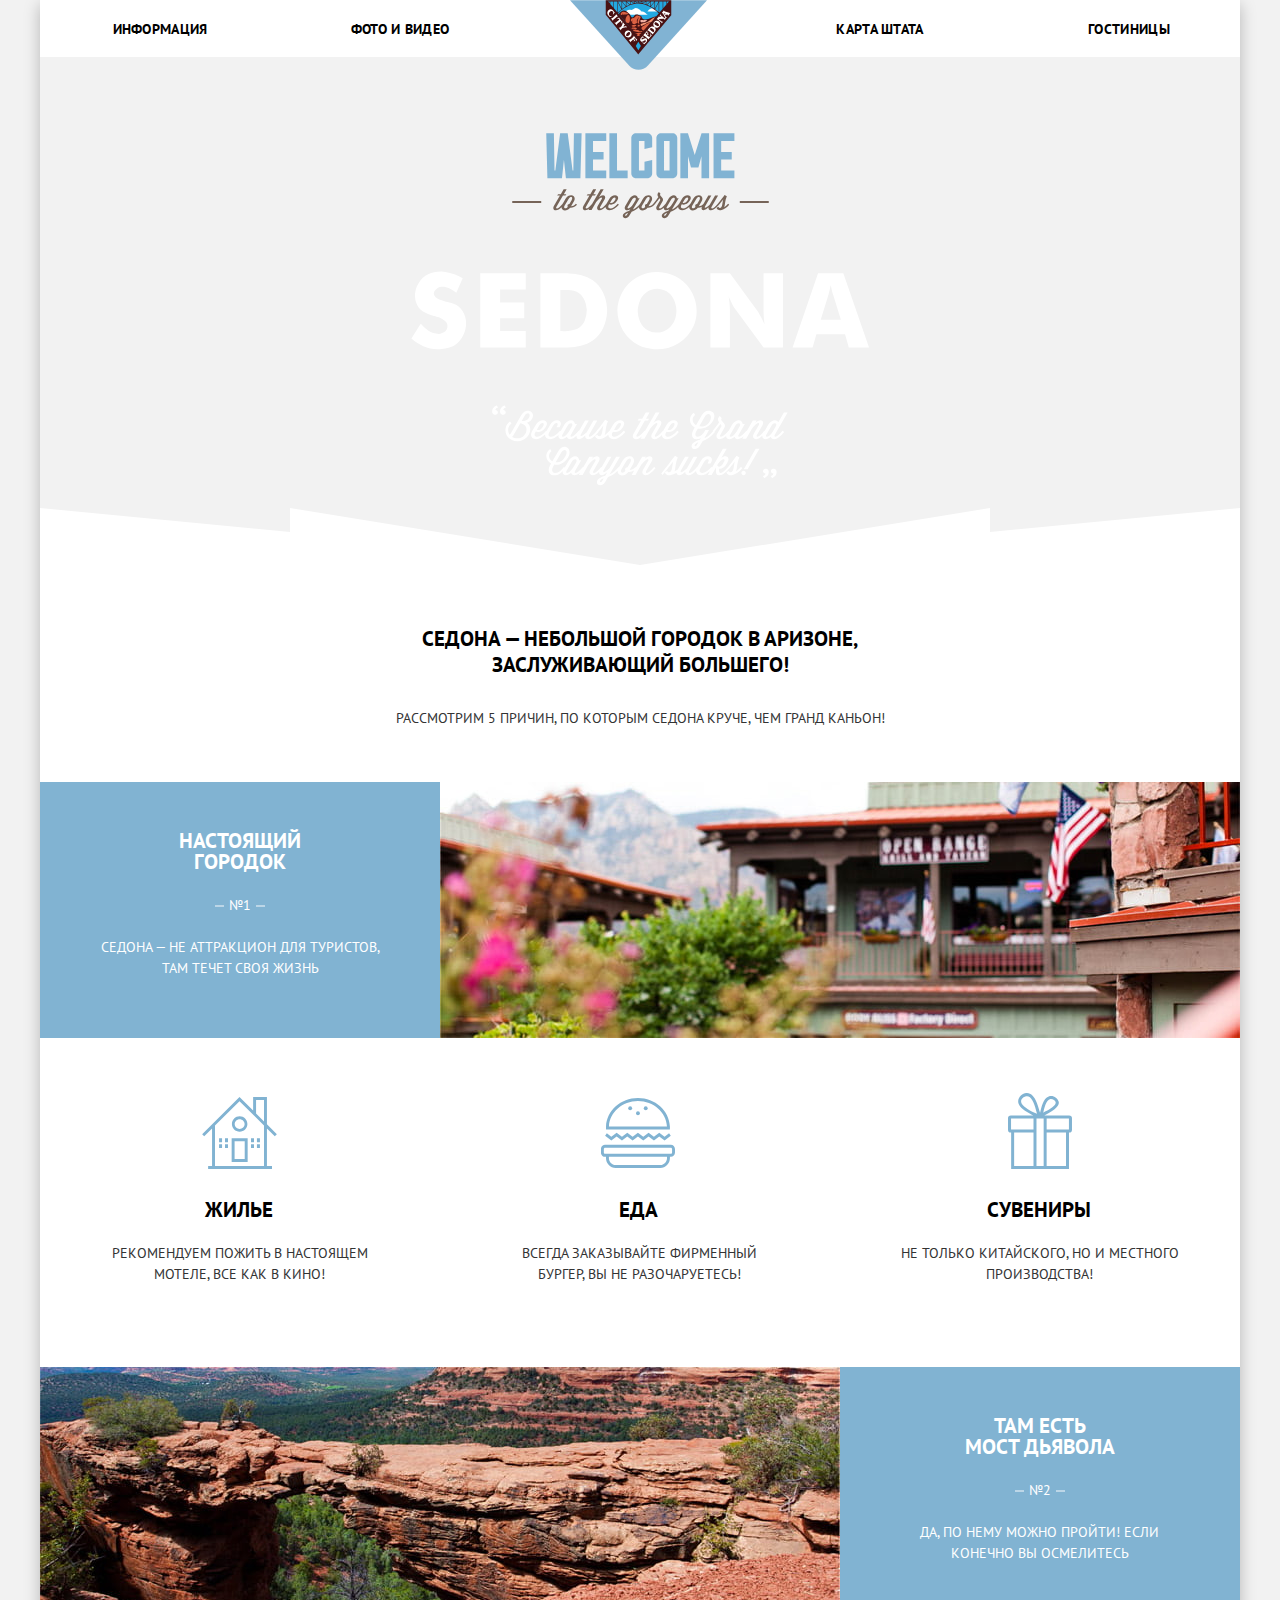
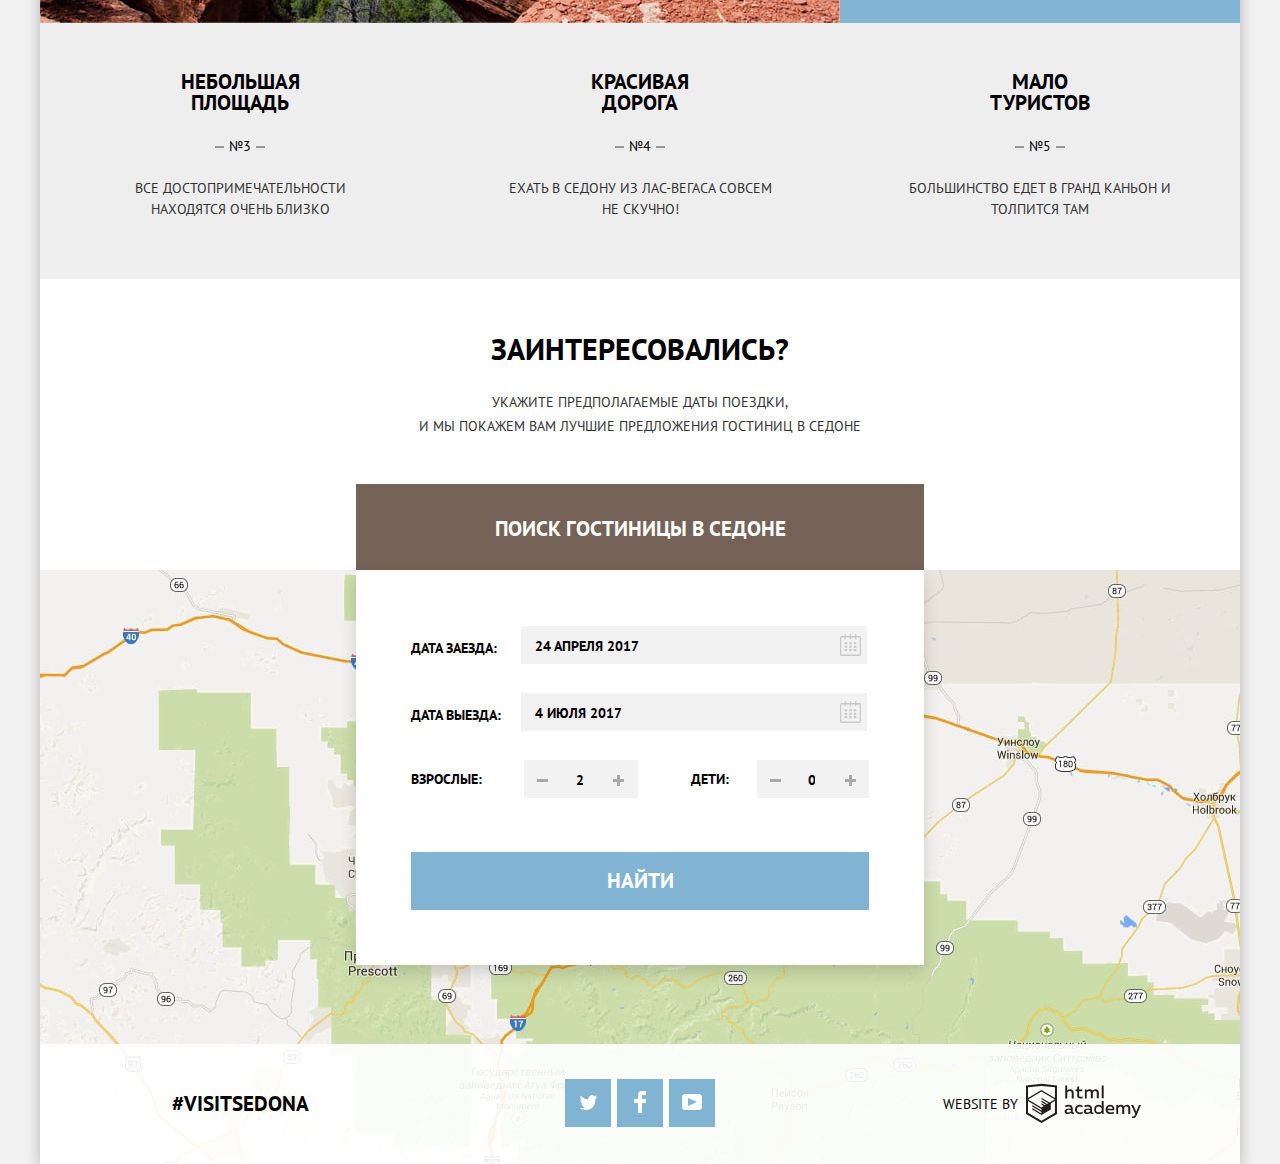
==== commit 2a7c4ecc: "исправлен перенос текста в блоках и пункт меню" ====
--- a/index.html
+++ b/index.html
@@ -21,7 +21,7 @@
           <li><a href="#">Фото и видео</a></li>
           <li></li>
           <li><a href="#">Карта штата</a></li>
-          <li><a href="catalog.html">Гостиницы</a></li>
+          <li class="list-item"><a href="catalog.html">Гостиницы</a></li>
         </ul>
       </nav>
     </header>
@@ -144,8 +144,10 @@
         </section>
     </main>
 
-    <footer class="main-footer inner-footer">
-      <p class="social-tag">#Visitsedona</p>
+    <footer class="main-footer">
+      <p class="social-tag">
+        <a href="#">#Visitsedona</a>
+       </p>
       <ul class="socail-contacts">
         <li class="social-btn">
           <a href="#">
--- a/css/index.css
+++ b/css/index.css
@@ -74,7 +74,14 @@
     text-align: center;
     text-decoration: none;
     color: #000000;
-}
+    letter-spacing: 0.3px;
+}
+
+.list-item:last-child a {
+    padding-left: 18px;
+}
+
+
 
 
 .navigation-list a:hover {
@@ -85,8 +92,13 @@
     color: rgba(0, 0, 0, 0.3);
 }
 
-a.active {
+.navigation-list a .active {
     color: #766357;
+}
+
+.navigation-list a.list-item-active {
+    padding-bottom: 17px;
+    padding-left: 20px;
 }
 
 .page-top-background {
@@ -248,6 +260,22 @@
 .advantages-list-item:nth-child(2) .list-item-content {
     order: 1;
 }
+
+.advantages-list-item:nth-child(2) .list-item-content {
+    padding-left: 48px;
+    padding-right: 49px;
+}
+
+.advantages-list-item:nth-child(2) .item-content-number::before {
+    top: 10px;
+    left: 127px;
+}
+
+.advantages-list-item:nth-child(2) .item-content-number::after {
+    top: 10px;
+    left: 168px;
+}
+
 
 .item-content-description {
     margin: 0;
@@ -388,7 +416,7 @@
     padding-top: 32px;
     padding-bottom: 33px;
     margin: 0 auto;
-    margin-top: 45px;
+    margin-top: 46px;
     border: 0;
 }
 
@@ -408,9 +436,9 @@
     width: 568px;
     padding: 55px;
     padding-top: 56px;
-    margin: 0 auto;
-    position: absolute;
-    left: 315px;
+    position: absolute;
+    left: 50%;
+    margin-left: -284px;
     box-shadow: 0px 7px 15px 0 rgba(0, 1, 1, 0.15);
     background-color: #ffffff;
     
@@ -582,7 +610,7 @@
 .search-btn {
     width: 458px;
     height: 58px;
-    margin-top: 24px;
+    margin-top: 25px;
     border: 0;
     background-color: #81b3d2;
 }
@@ -600,7 +628,7 @@
 display: block;
 }
 
-.main-footer {
+footer.main-footer {
     display: flex;
     padding-bottom: 34px;
     margin-top: -119px;
@@ -620,13 +648,18 @@
     color: #000000;
 }
 
+.social-tag a {
+    color: #000000;
+    text-decoration: none;
+}
+
 .socail-contacts {
     display: flex;
     flex-wrap: wrap;
     width: 150px;
     padding: 0;
     margin: 0;
-    margin-top: 36px;
+    margin-top: 35px;
     justify-content: space-between;
     list-style: none;
 }
@@ -638,6 +671,7 @@
     justify-content: center;
     align-items: center;
     background-color: #81b3d2;
+    padding-top: 4px;
 }
 
 .social-btn:hover,
@@ -684,9 +718,9 @@
 .catalog-search form {
     display: flex;
     min-height: 216px;
-    padding-top: 28px;
+    padding-top: 26px;
     padding-right: 72px;
-    padding-bottom: 6px;
+    padding-bottom: 0px;
     padding-left: 72px;
     justify-content: space-between;
     background-color: #728aa0;
@@ -910,9 +944,6 @@
 .toggle-max {
     left: 80%;
 }
-
-
-
 
 
 .filter-btn {
@@ -932,7 +963,6 @@
 }
 
 
-
 .filter-btn:hover {
     color: #000000;
     background-color: #ffffff;
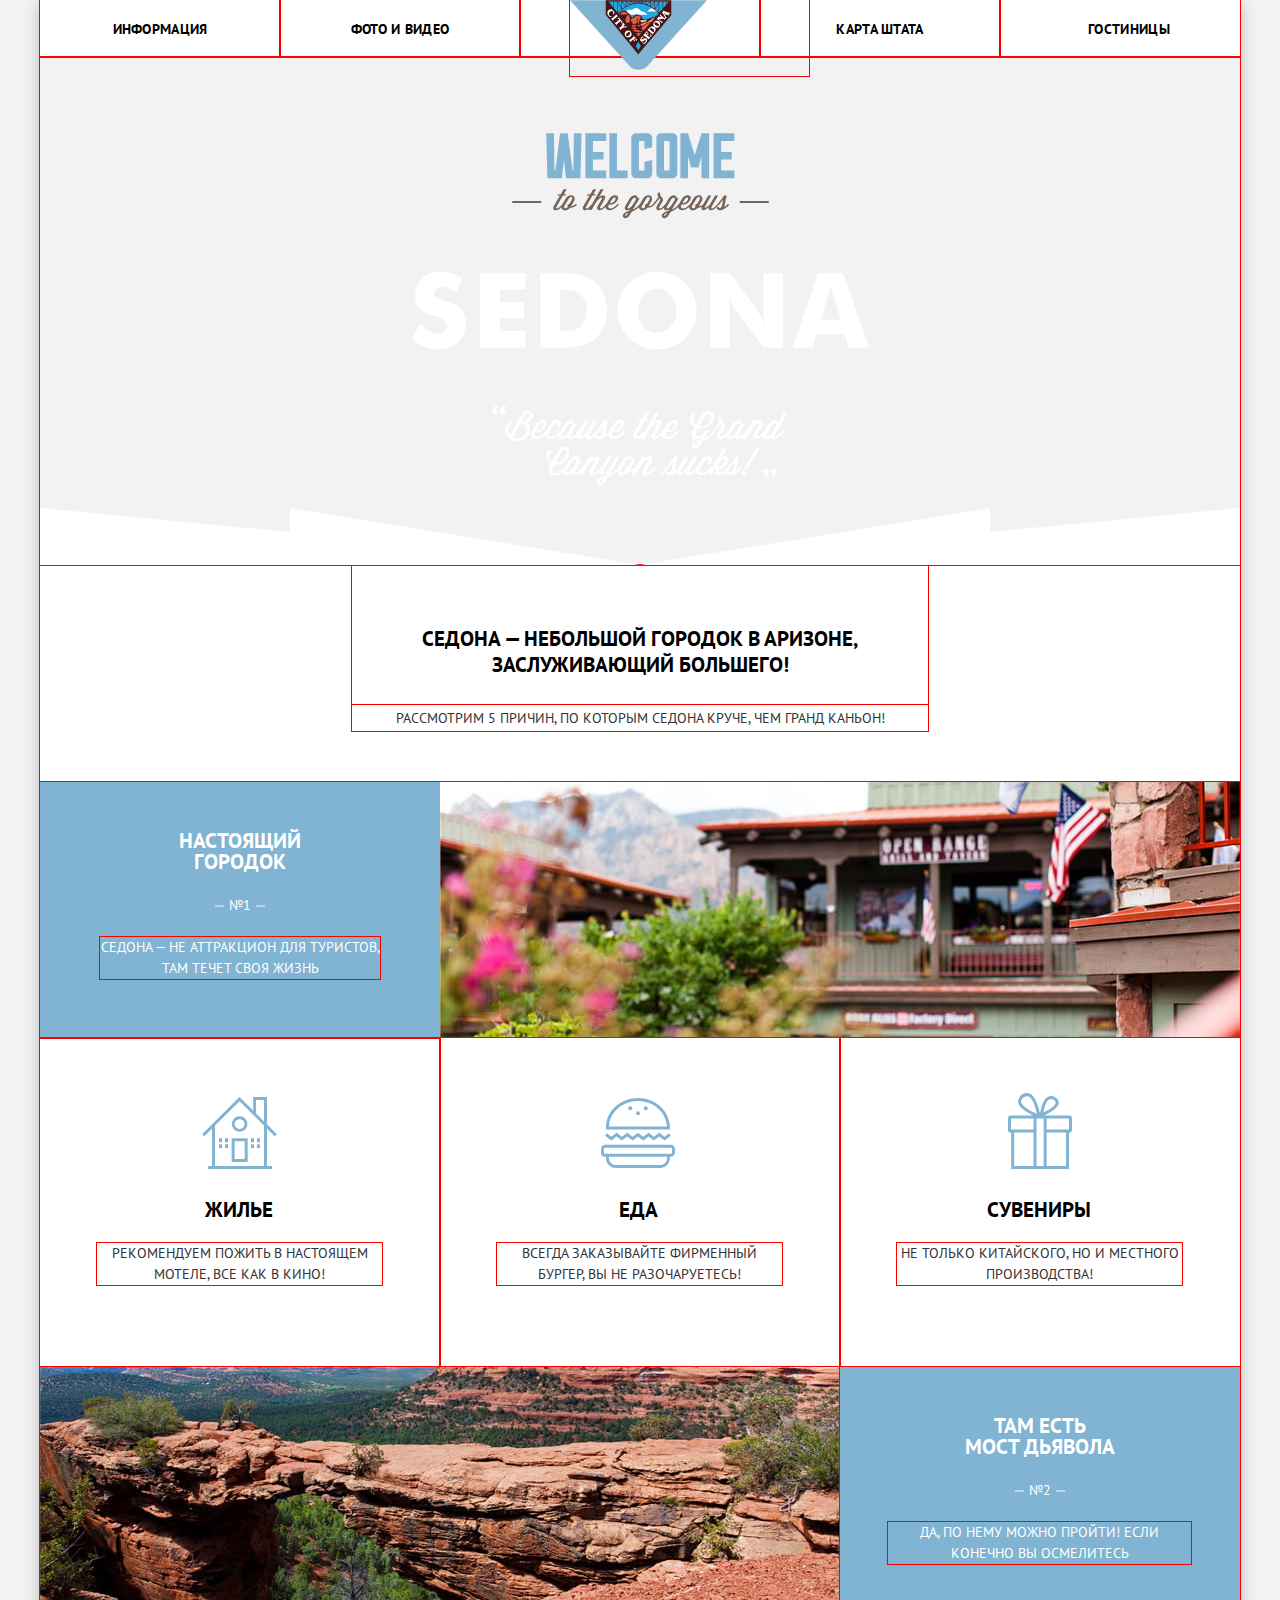
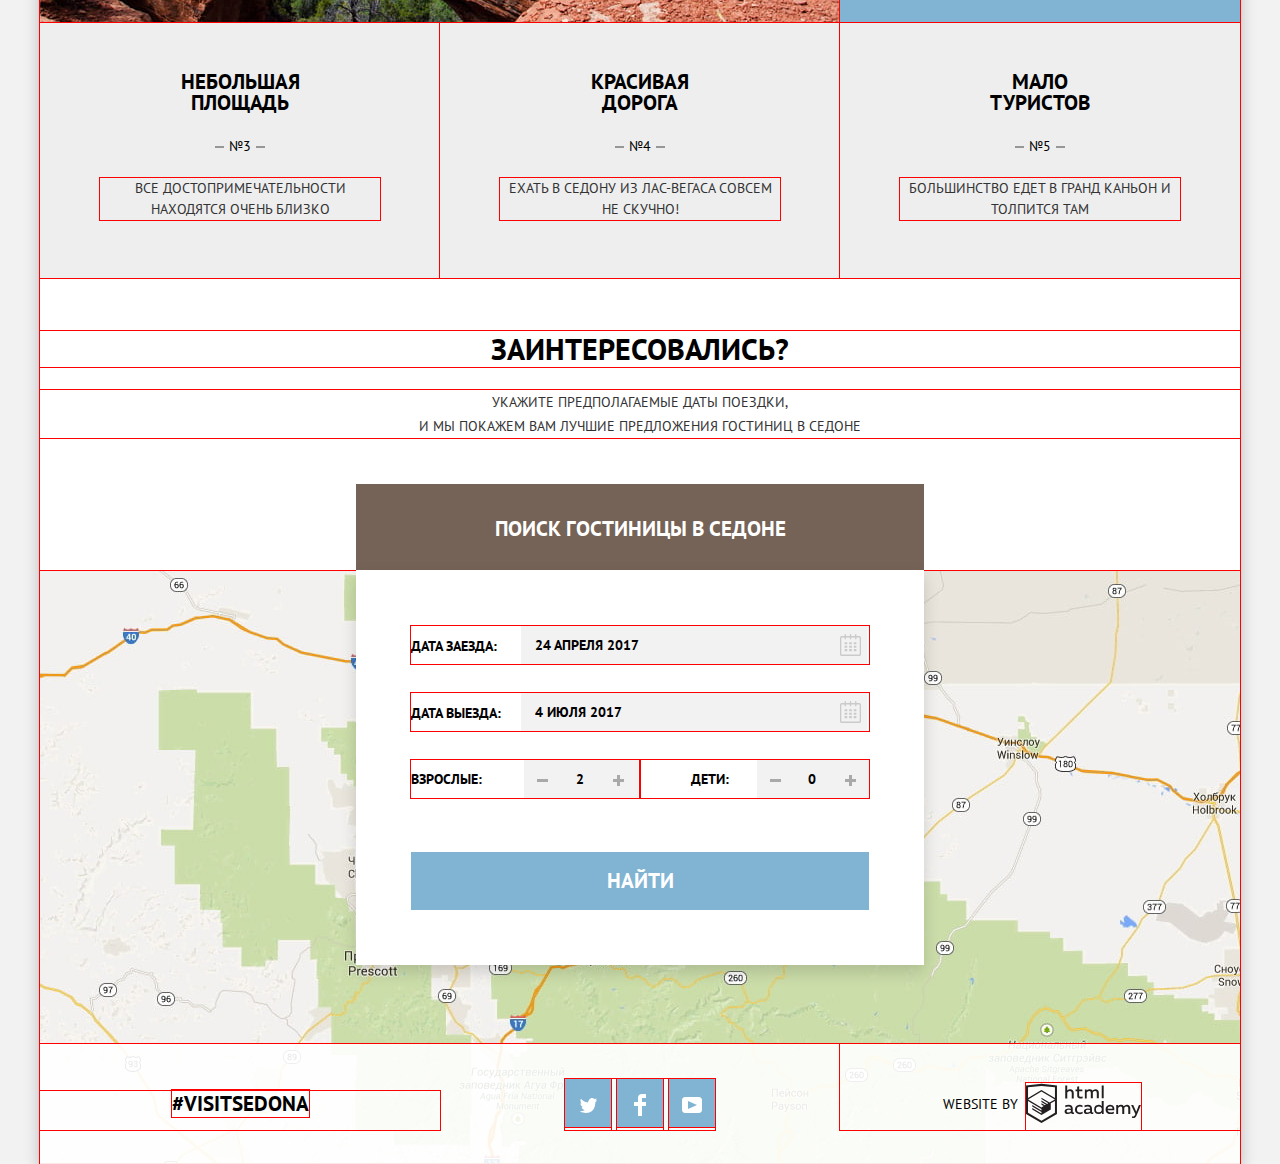
==== commit 40898cb8: "Добавляет префиксы" ====
--- a/index.html
+++ b/index.html
@@ -120,7 +120,7 @@
             <button type="button" class="minus-btn">
               <span class="visually-hidden">Меньше</span>
             </button>
-            <input id="adults" type="number" value="2" name="adults-number">
+            <input id="adults" type="text" value="2" name="adults-number">
             <button type="button" class="plus-btn">
               <span class="visually-hidden">Больше</span>
             </button>
@@ -130,7 +130,7 @@
             <button type="button" class="minus-btn">
               <span class="visually-hidden">Меньше</span>
             </button>
-            <input id="kids" type="number" value="0" name="kids-number">
+            <input id="kids" type="text" value="0" name="kids-number">
             <button type="button" class="plus-btn">
                 <span class="visually-hidden">Больше</span>
               </button>
@@ -149,20 +149,20 @@
         <a href="#">#Visitsedona</a>
        </p>
       <ul class="socail-contacts">
-        <li class="social-btn">
-          <a href="#">
+        <li>
+          <a href="#" class="social-btn">
           <span class="visually-hidden">Седона в Твиттере</span>
           <svg xmlns="http://www.w3.org/2000/svg" xmlns:xlink="http://www.w3.org/1999/xlink" width="17" height="15" viewBox="0 0 17 15"><path fill="#FFF" d="M10.95.144c1.685-.496 2.984.27 3.577 1.179.673-.231 1.331-.481 2.011-.708a2.345 2.345 0 0 1-.857 1.768c.685.17 1.304-.491 1.304-.491-.169 1-1.006 1.788-1.563 2.024-.231 6.75-3.175 11.217-10.077 11.082h-.446c-.41 0-4.164-.46-4.898-1.887 2.271.196 3.893-.422 4.693-1.177-.96-.3-2.679-.477-2.979-2.95.349.106.564.228 1.19.119C1.705 8.247.374 7.53.448 5.33c.285.328 1.067.536 1.34.472C1.085 5.561-.182 2.442.894.85c1.818 1.854 3.735 3.606 7.152 3.773C8.254 2.33 9.183.793 10.95.144z"/></svg> 
           </a>
         </li>
-        <li class="social-btn">
-          <a href="#">
+        <li>
+          <a href="#" class="social-btn">
             <span class="visually-hidden">Седона в Фейсбуке</span>
             <svg xmlns="http://www.w3.org/2000/svg" width="12" height="22" viewBox="0 0 12 22"><path fill="#FFF" d="M12 4V0H8a4 4 0 0 0-4 4v4H0v4h4v10h4V12h4V8H8V4h4z"/></svg>
           </a>
         </li>
-        <li class="social-btn">
-          <a href="#">
+        <li>
+          <a href="#" class="social-btn">
             <span class="visually-hidden">Седона на Ютьюбе</span>
             <svg xmlns="http://www.w3.org/2000/svg" xmlns:xlink="http://www.w3.org/1999/xlink" width="20" height="16" viewBox="0 0 20 16"><path fill="#FFF" d="M17 0H3C1.35 0 0 1.35 0 3v10c0 1.65 1.35 3 3 3h14c1.65 0 3-1.35 3-3V3c0-1.65-1.35-3-3-3zM6.027 11.998V4.002L15.014 8l-8.987 3.998z"/></svg>
           </a>
--- a/css/index.css
+++ b/css/index.css
@@ -1,10 +1,13 @@
 html {
-    box-sizing: border-box;
-}
+    -webkit-box-sizing: border-box;
+            box-sizing: border-box;
+}
+
 *, 
 *::before,
 *::after { 
-    box-sizing: inherit; 
+    -webkit-box-sizing: inherit; 
+            box-sizing: inherit; 
 }
 
 body {
@@ -15,6 +18,12 @@
     text-transform: uppercase;
     color: #000000;
     background-color: #f2f2f2;
+    min-width: 1200px;
+}
+
+.img {
+    max-width: 100%;
+    height: auto;
 }
 
 .visually-hidden {
@@ -23,17 +32,24 @@
     margin: -1px;
     position: absolute;
     clip: rect(0 0 0 0);
+    font-size: 0;
 }
 
 .layout {
     width: 1200px;
     margin: 0 auto;
-    box-shadow: 0px 5px 15px 0 rgba(0, 1, 1, 0.25);
+    -webkit-box-shadow: 0px 5px 15px 0 rgba(0, 1, 1, 0.25);
+            box-shadow: 0px 5px 15px 0 rgba(0, 1, 1, 0.25);
 }
 
 .main-header { 
-    display: flex;
-    flex-direction: row;
+    display: -webkit-box; 
+    display: -ms-flexbox; 
+    display: flex;
+    -webkit-box-orient: horizontal;
+    -webkit-box-direction: normal;
+        -ms-flex-direction: row;
+            flex-direction: row;
     position: relative;
     background-color: #ffffff;
 }
@@ -48,12 +64,17 @@
 
 
 .navigation-list {
-    display: flex;
-    flex-direction: row;
-    flex-wrap: wrap;
+    display: -webkit-box;
+    display: -ms-flexbox;
+    display: flex;
+    -ms-flex-wrap: wrap;
+        flex-wrap: wrap;
+    -webkit-box-orient: horizontal;
+    -webkit-box-direction: normal;
+        -ms-flex-direction: row;
+            flex-direction: row;
     padding: 0;
     margin: 0;
-    justify-content: space-between;
     list-style: none;
 }
 
@@ -75,6 +96,9 @@
     text-decoration: none;
     color: #000000;
     letter-spacing: 0.3px;
+    overflow: hidden;
+    -o-text-overflow: ellipsis;
+       text-overflow: ellipsis;
 }
 
 .list-item:last-child a {
@@ -149,8 +173,11 @@
 }
 
 .advantages-list {
-    display: flex;
-    flex-wrap: wrap;
+    display: -webkit-box;
+    display: -ms-flexbox;
+    display: flex;
+    -ms-flex-wrap: wrap;
+        flex-wrap: wrap;
     padding: 0;
     margin: 0;
     margin-top: 51px;
@@ -160,8 +187,11 @@
 }
 
 .advantages-list-item {
-    display: flex;
-    flex-wrap: wrap;
+    display: -webkit-box;
+    display: -ms-flexbox;
+    display: flex;
+    -ms-flex-wrap: wrap;
+        flex-wrap: wrap;
 
 
 }
@@ -258,7 +288,9 @@
 }
 
 .advantages-list-item:nth-child(2) .list-item-content {
-    order: 1;
+    -webkit-box-ordinal-group: 2;
+        -ms-flex-order: 1;
+            order: 1;
 }
 
 .advantages-list-item:nth-child(2) .list-item-content {
@@ -286,6 +318,8 @@
 
 
 .advantages-description-list {
+    display: -webkit-box;
+    display: -ms-flexbox;
     display: flex;
     padding: 0;
     margin: 0;
@@ -430,16 +464,21 @@
 }
 
 .search form {
-    display: flex;
-    flex-wrap: wrap;
-    box-sizing: border-box;
+    display: -webkit-box;
+    display: -ms-flexbox;
+    display: flex;
+    -ms-flex-wrap: wrap;
+        flex-wrap: wrap;
+    -webkit-box-sizing: border-box;
+            box-sizing: border-box;
     width: 568px;
     padding: 55px;
     padding-top: 56px;
     position: absolute;
     left: 50%;
     margin-left: -284px;
-    box-shadow: 0px 7px 15px 0 rgba(0, 1, 1, 0.15);
+    -webkit-box-shadow: 0px 7px 15px 0 rgba(0, 1, 1, 0.15);
+            box-shadow: 0px 7px 15px 0 rgba(0, 1, 1, 0.15);
     background-color: #ffffff;
     
 }
@@ -456,23 +495,31 @@
 
 .form-item:nth-child(3) {
    width: 50%;
+   display: -webkit-box;
+   display: -ms-flexbox;
    display: flex;
 }
 
 .form-item:nth-child(3) label {
     margin-right: 42px;
-    align-self: center;
+    -ms-flex-item-align: center;
+        -ms-grid-row-align: center;
+        align-self: center;
 }
 
 .form-item:nth-child(4) {
     width: 50%;
+    display: -webkit-box;
+    display: -ms-flexbox;
     display: flex;
 }
 
 .form-item:nth-child(4) label {
     margin-right: 28px;
     margin-left: 51px;
-    align-self: center;
+    -ms-flex-item-align: center;
+        -ms-grid-row-align: center;
+        align-self: center;
 }
 
 .form-item label {
@@ -483,11 +530,11 @@
 
 .form-item:nth-child(1) label {
     margin-right: 20px;
-
-}
+}
+
 
 .form-item input {
-    padding-top: 8px;
+    padding-top: 5px;
     padding-bottom: 6px;
     padding-left: 14px;
     border: 0; 
@@ -496,11 +543,18 @@
 
 }
 
-.form-item input[type="number"] {
+.form-item:nth-child(3) input[type="text"],
+.form-item:nth-child(4) input[type="text"] {
     width: 38px;
     height: 38px;
     text-align: center;
 }
+
+.form-item input[name="adults-number"],
+.form-item input[name="kids-number"] {
+    padding-left: 0;
+}
+
 
 .form-item input:nth-child(-n+2) {
     width: 346px;
@@ -594,7 +648,9 @@
     height: 3px;
     background-color: #a9a9a9;
     left: 13px;
-    transform: rotate(90deg);
+    -webkit-transform: rotate(90deg);
+        -ms-transform: rotate(90deg);
+            transform: rotate(90deg);
 }
 
 .plus-btn:hover::before,
@@ -629,10 +685,14 @@
 }
 
 footer.main-footer {
+    display: -webkit-box;
+    display: -ms-flexbox;
     display: flex;
     padding-bottom: 34px;
     margin-top: -119px;
-    justify-content: space-between;
+    -webkit-box-pack: justify;
+        -ms-flex-pack: justify;
+            justify-content: space-between;
     position: relative;  
     background-color: rgba(255, 255, 255, 0.9);
 }
@@ -654,22 +714,38 @@
 }
 
 .socail-contacts {
-    display: flex;
-    flex-wrap: wrap;
+    display: -webkit-box;
+    display: -ms-flexbox;
+    display: flex;
+    -ms-flex-wrap: wrap;
+        flex-wrap: wrap;
     width: 150px;
     padding: 0;
     margin: 0;
     margin-top: 35px;
-    justify-content: space-between;
     list-style: none;
 }
 
+.socail-contacts li {
+    margin-right: 6px;
+}
+
+.socail-contacts li:nth-child(3n) {
+    margin-right: 0;
+}
+
 .social-btn { 
+    display: -webkit-box; 
+    display: -ms-flexbox; 
     display: flex;
     width: 46px;
     height: 48px;
-    justify-content: center;
-    align-items: center;
+    -webkit-box-pack: center;
+        -ms-flex-pack: center;
+            justify-content: center;
+    -webkit-box-align: center;
+        -ms-flex-align: center;
+            align-items: center;
     background-color: #81b3d2;
     padding-top: 4px;
 }
@@ -684,6 +760,8 @@
 }
 
 .copyright {
+    display: -webkit-box;
+    display: -ms-flexbox;
     display: flex;
     width: 400px;
     margin: 0;
@@ -716,13 +794,17 @@
 
 
 .catalog-search form {
+    display: -webkit-box;
+    display: -ms-flexbox;
     display: flex;
     min-height: 216px;
     padding-top: 26px;
     padding-right: 72px;
     padding-bottom: 0px;
     padding-left: 72px;
-    justify-content: space-between;
+    -webkit-box-pack: justify;
+        -ms-flex-pack: justify;
+            justify-content: space-between;
     background-color: #728aa0;
     background-image: url("../img/filter-background.jpg");
     background-repeat: no-repeat;
@@ -731,13 +813,20 @@
 }
 
 .filter-column {
+    display: -webkit-box;
+    display: -ms-flexbox;
     display: flex;
     width: 554px;
 }
 
 .filter-infrastructure {
-    display: flex;
-    flex-direction: column;
+    display: -webkit-box;
+    display: -ms-flexbox;
+    display: flex;
+    -webkit-box-orient: vertical;
+    -webkit-box-direction: normal;
+        -ms-flex-direction: column;
+            flex-direction: column;
     width: 240px;
 }
 
@@ -757,8 +846,22 @@
     margin-bottom: 25px;
 }
 
+.filter-checkbox + label::before {
+    cursor: pointer;
+}
+
 .filter-checkbox:checked + label::before {
     background-image: url("../img/checkbox-on.svg");
+}
+
+
+.filter-checkbox:focus + label::before {
+    outline: 5px auto -webkit-focus-ring-color;
+}
+
+.filter-checkbox:focus:checked + label::before {
+    outline: 5px auto -webkit-focus-ring-color;
+    outline: thin dotted;
 }
 
 .filter-checkbox:disabled + label::before {
@@ -812,8 +915,13 @@
 
 
 .filter-accommodation {
-    display: flex;
-    flex-direction: column;
+    display: -webkit-box;
+    display: -ms-flexbox;
+    display: flex;
+    -webkit-box-orient: vertical;
+    -webkit-box-direction: normal;
+        -ms-flex-direction: column;
+            flex-direction: column;
     width: 240px;
 }
 
@@ -927,7 +1035,8 @@
     top: -9px;
     border: 8px solid #ffffff;
     border-radius: 50%;
-    box-shadow: 0 2px 1px 0 rgba(0, 1, 1, 0.2);
+    -webkit-box-shadow: 0 2px 1px 0 rgba(0, 1, 1, 0.2);
+            box-shadow: 0 2px 1px 0 rgba(0, 1, 1, 0.2);
     background-color: #ababab;
     cursor: pointer;
 }
@@ -969,12 +1078,16 @@
 }
 
 .search-results-sort {
+    display: -webkit-box;
+    display: -ms-flexbox;
     display: flex;
     padding-top: 31px;
     padding-right: 72px;
     padding-bottom: 30px;
     padding-left: 72px;
-    align-items: center;
+    -webkit-box-align: center;
+        -ms-flex-align: center;
+            align-items: center;
     background-color: #ffffff;
 }
 
@@ -995,6 +1108,8 @@
 }
 
 .sort-type-list {
+    display: -webkit-box;
+    display: -ms-flexbox;
     display: flex;
     padding: 0;
     margin: 0;
@@ -1003,12 +1118,15 @@
 }
 
 .sort-type-item {
-    margin-left: 32px;
+    margin-left: 33px;
 }
 
 .sort-type-item:first-child {
     margin-left: 0;
 }
+
+
+
 
 .sort-type-item a {
     border-bottom: 1px dotted #81b3d2;
@@ -1033,10 +1151,12 @@
 }
 
 .sort-buttons {
+    display: -webkit-box;
+    display: -ms-flexbox;
     display: flex;
     padding: 0;
     margin: 0;
-    margin-left: 507px;
+    margin-left: 503px;
     list-style: none;   
 }
 
@@ -1070,22 +1190,32 @@
 }
 
 .results-item-card {
-    display: flex;
-    justify-content: space-between;
+    display: -webkit-box;
+    display: -ms-flexbox;
+    display: flex;
+    -webkit-box-pack: justify;
+        -ms-flex-pack: justify;
+            justify-content: space-between;
 }
 
 .item-card-column img {
-    box-sizing: content-box;
+    -webkit-box-sizing: content-box;
+            box-sizing: content-box;
     padding-top: 29px;
 }
 .item-card-column {
+    display: -webkit-box;
+    display: -ms-flexbox;
     display: flex;
     width: 528px;
 }
 
 .item-card-inner-wrapper {
-    display: flex;
-    flex-wrap: wrap;
+    display: -webkit-box;
+    display: -ms-flexbox;
+    display: flex;
+    -ms-flex-wrap: wrap;
+        flex-wrap: wrap;
     
     width: 258px;
     margin-top: 21px;
@@ -1182,9 +1312,13 @@
 }
 
 .item-rating-stars {
-    display: flex;
-    margin: 0;
-    justify-content: flex-end;
+    display: -webkit-box;
+    display: -ms-flexbox;
+    display: flex;
+    margin: 0;
+    -webkit-box-pack: end;
+        -ms-flex-pack: end;
+            justify-content: flex-end;
     
 }
 
@@ -1220,3 +1354,8 @@
     position: static;
     background-color: #ffffff;
 }
+
+
+div,section,a,ul,li,p,footer,header {
+    outline: 1px solid red;
+    }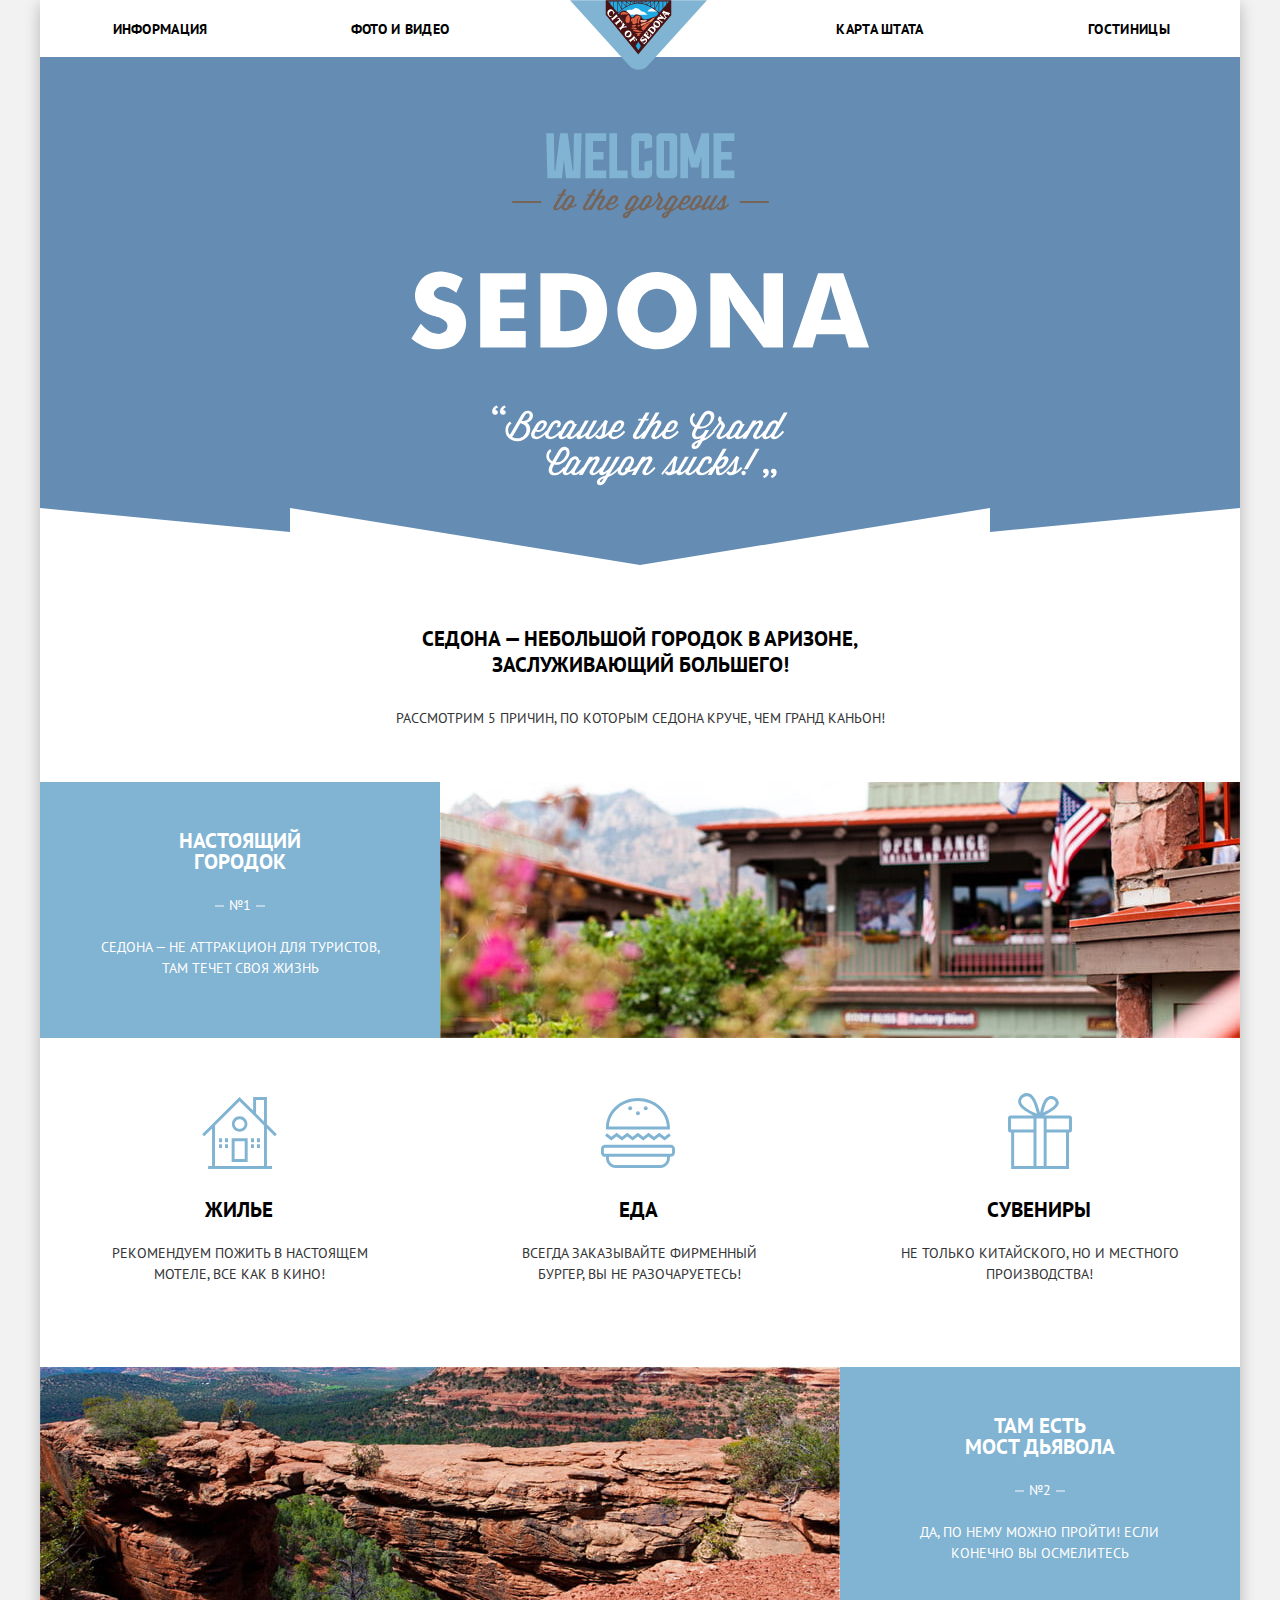
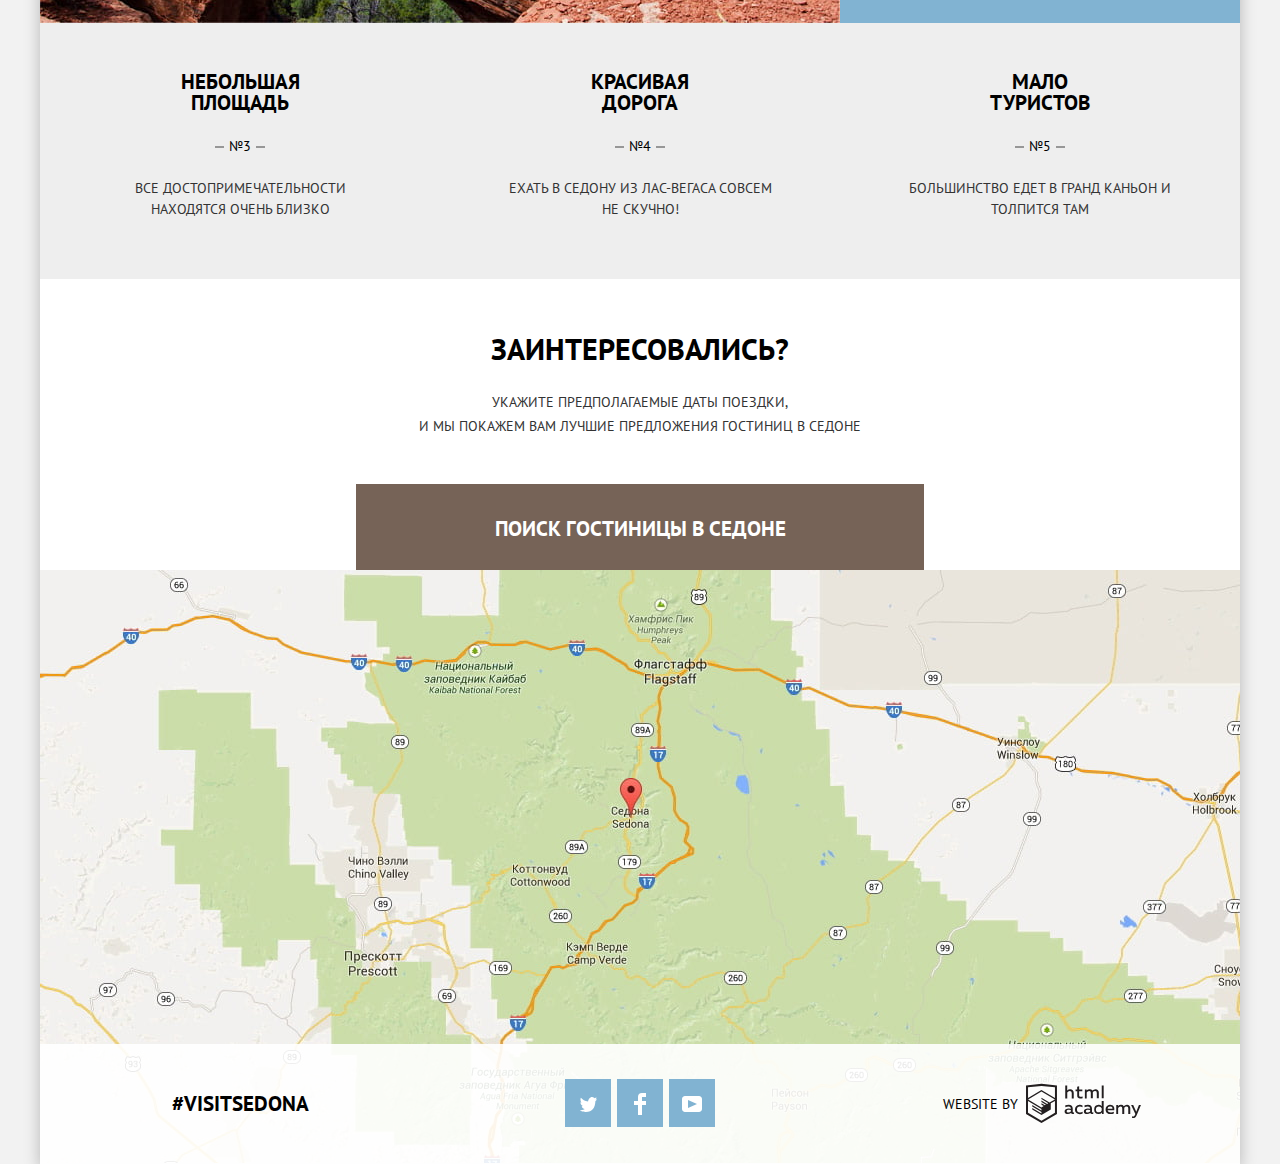
==== commit 2afe6989: "добавляет анимацию формы" ====
--- a/index.html
+++ b/index.html
@@ -98,45 +98,60 @@
         <button type="button" class="btn btn-search-open">Поиск гостиницы в Седоне</button>
 
         <!-- Форма поиска гистиницы -->
-        <form  action="https://echo.htmlacademy.ru" method="GET" class="search-form" name="search">
-          <p class="form-item">
-            <label for="check-in-date">Дата заезда:</label>
-            <input id="check-in-date" type="text" value="24 апреля 2017" name="first-day-date">
-            <span class="calendar-icon-image">
+        <div class="form-wrapper">
+          <form  action="https://echo.htmlacademy.ru" method="GET" class="search-form" name="search">
+            <p class="form-item">
+              <!-- сделать форм i flex -->
+              <label for="check-in-date">Дата заезда:</label>
+              <input id="check-in-date" type="text" value="24 апреля 2017" name="first-day-date">
+              <button type="button" class="calendar-icon-btn">
+                <span class="visually-hidden">Открыть календарь</span>
                 <svg xmlns="http://www.w3.org/2000/svg" width="21" height="22" viewBox="0 0 21 22"><path fill="#cacaca" d="M19.251 2.025h-2.845V.648c0-.381-.294-.689-.656-.689-.363 0-.656.308-.656.689v1.377h-3.938V.648c0-.381-.294-.689-.655-.689-.363 0-.657.308-.657.689v1.377H5.906V.648c0-.381-.294-.689-.656-.689-.363 0-.657.308-.657.689v1.377H1.75C.784 2.025 0 2.847 0 3.862v16.302C0 21.179.784 22 1.75 22h17.501c.966 0 1.749-.821 1.749-1.836V3.862c0-1.015-.783-1.837-1.749-1.837zm.437 18.139a.448.448 0 0 1-.437.459H1.75a.45.45 0 0 1-.438-.459V3.862a.45.45 0 0 1 .438-.459h2.844v1.378c0 .381.294.689.657.689.362 0 .656-.308.656-.689V3.403h3.938v1.378c0 .381.294.689.657.689.361 0 .655-.308.655-.689V3.403h3.938v1.378c0 .381.293.689.656.689.362 0 .656-.308.656-.689V3.403h2.845c.241 0 .437.206.437.459v16.302z"/><path fill="#cacaca" d="M4.594 8.225h2.625v2.066H4.594zM4.594 11.668h2.625v2.067H4.594zM4.594 15.112h2.625v2.066H4.594zM9.188 15.112h2.625v2.066H9.188zM9.188 11.668h2.625v2.067H9.188zM9.188 8.225h2.625v2.066H9.188zM13.781 15.112h2.625v2.066h-2.625zM13.781 11.668h2.625v2.067h-2.625zM13.781 8.225h2.625v2.066h-2.625z"/></svg>
-            </span>
-            <button type="button" class="calendar-icon visually-hidden">Открыть календарь</button>
-          </p>
-          <p class="form-item">
-            <label for="check-out-date">Дата выезда:</label>
-            <input id="check-out-date" type="text" value="4 июля 2017" name="last-day-date">
-            <span class="calendar-icon-image">
+              </button>
+            </p>
+            <p class="form-item">
+              <label for="check-out-date">Дата выезда:</label>
+              <input id="check-out-date" type="text" value="4 июля 2017" name="last-day-date">
+              <button type="button" class="calendar-icon-btn">
+                <span class="visually-hidden">Открыть календарь</span>
                 <svg xmlns="http://www.w3.org/2000/svg" width="21" height="22" viewBox="0 0 21 22"><path fill="#cacaca" d="M19.251 2.025h-2.845V.648c0-.381-.294-.689-.656-.689-.363 0-.656.308-.656.689v1.377h-3.938V.648c0-.381-.294-.689-.655-.689-.363 0-.657.308-.657.689v1.377H5.906V.648c0-.381-.294-.689-.656-.689-.363 0-.657.308-.657.689v1.377H1.75C.784 2.025 0 2.847 0 3.862v16.302C0 21.179.784 22 1.75 22h17.501c.966 0 1.749-.821 1.749-1.836V3.862c0-1.015-.783-1.837-1.749-1.837zm.437 18.139a.448.448 0 0 1-.437.459H1.75a.45.45 0 0 1-.438-.459V3.862a.45.45 0 0 1 .438-.459h2.844v1.378c0 .381.294.689.657.689.362 0 .656-.308.656-.689V3.403h3.938v1.378c0 .381.294.689.657.689.361 0 .655-.308.655-.689V3.403h3.938v1.378c0 .381.293.689.656.689.362 0 .656-.308.656-.689V3.403h2.845c.241 0 .437.206.437.459v16.302z"/><path fill="#cacaca" d="M4.594 8.225h2.625v2.066H4.594zM4.594 11.668h2.625v2.067H4.594zM4.594 15.112h2.625v2.066H4.594zM9.188 15.112h2.625v2.066H9.188zM9.188 11.668h2.625v2.067H9.188zM9.188 8.225h2.625v2.066H9.188zM13.781 15.112h2.625v2.066h-2.625zM13.781 11.668h2.625v2.067h-2.625zM13.781 8.225h2.625v2.066h-2.625z"/></svg>
-            </span>
-            <button type="button" class="calendar-icon visually-hidden">Открыть календарь</button>
-          </p>
-          <p class="form-item">
-            <label for="adults">Взрослые:</label>
-            <button type="button" class="minus-btn">
-              <span class="visually-hidden">Меньше</span>
-            </button>
-            <input id="adults" type="text" value="2" name="adults-number">
-            <button type="button" class="plus-btn">
-              <span class="visually-hidden">Больше</span>
-            </button>
-          </p>
-          <p class="form-item">
-            <label for="kids">Дети:</label>
-            <button type="button" class="minus-btn">
-              <span class="visually-hidden">Меньше</span>
-            </button>
-            <input id="kids" type="text" value="0" name="kids-number">
-            <button type="button" class="plus-btn">
+              </button>
+            </p>
+            <p class="form-item">
+              <label for="adults">Взрослые:</label>
+              <button type="button" class="minus-btn">
+                <span class="visually-hidden">Меньше</span>
+                <svg xmlns="http://www.w3.org/2000/svg" width="11" height="11" viewBox="0 0 22.354 22.354">
+                  <path fill="#a9a9a9" data-original="#000000" class="active-path" d="M0 8.61h22.354v5.133H0z"></path>
+                </svg>
+              </button>
+              <input id="adults" type="text" value="2" name="adults-number">
+              <button type="button" class="plus-btn">
                 <span class="visually-hidden">Больше</span>
-              </button>
-          </p>
-          <button class="btn search-btn" type="submit">Найти</button>
-        </form>
+                <svg xmlns="http://www.w3.org/2000/svg" width="11" height="11" viewBox="0 0 533.333 533.333">
+                  <path fill="#a9a9a9" d="M516.667 200H333.333V16.667C333.333 7.462 325.871 0 316.667 0h-100C207.462 0 200 7.462 200 16.667V200H16.667C7.462 200 0 207.462 0 216.667v100c0 9.204 7.462 16.666 16.667 16.666H200v183.334c0 9.204 7.462 16.666 16.667 16.666h100c9.204 0 16.667-7.462 16.667-16.666V333.333h183.333c9.204 0 16.667-7.462 16.667-16.666v-100c-.001-9.205-7.463-16.667-16.667-16.667z" data-original="#000000" class="active-path"></path>
+                </svg>
+              </button>
+            </p>
+            <p class="form-item">
+              <label for="kids">Дети:</label>
+              <button type="button" class="minus-btn">
+                <span class="visually-hidden">Меньше</span>
+                <svg xmlns="http://www.w3.org/2000/svg" width="11" height="11" viewBox="0 0 22.354 22.354">
+                  <path fill="#a9a9a9" data-original="#000000" class="active-path" d="M0 8.61h22.354v5.133H0z"></path>
+                </svg>
+              </button>
+              <input id="kids" type="text" value="0" name="kids-number">
+              <button type="button" class="plus-btn">
+                  <span class="visually-hidden">Больше</span>
+                  <svg xmlns="http://www.w3.org/2000/svg" width="11" height="11" viewBox="0 0 533.333 533.333">
+                    <path fill="#a9a9a9" d="M516.667 200H333.333V16.667C333.333 7.462 325.871 0 316.667 0h-100C207.462 0 200 7.462 200 16.667V200H16.667C7.462 200 0 207.462 0 216.667v100c0 9.204 7.462 16.666 16.667 16.666H200v183.334c0 9.204 7.462 16.666 16.667 16.666h100c9.204 0 16.667-7.462 16.667-16.666V333.333h183.333c9.204 0 16.667-7.462 16.667-16.666v-100c-.001-9.205-7.463-16.667-16.667-16.667z" data-original="#000000" class="active-path"></path>
+                  </svg>
+                </button>
+            </p>
+            <button class="btn search-btn" type="submit">Найти</button>
+          </form>
+        </div>
       </section>
       <section class="map">
           <h2 class="visually-hidden">Карта Седоны</h2>
@@ -179,6 +194,92 @@
     </footer>
   </div>
 
+
+
+  <script>
+    var btn = document.querySelector('.btn-search-open');
+    var form = document.querySelector('.search-form');
+
+    var firstDay = document.querySelector('[name=first-day-date]');
+    var lastDay = document.querySelector('[name=last-day-date]');
+    var adults = document.querySelector('[name=adults-number]');
+    var kids = document.querySelector('[name=kids-number]');
+
+    var isStorageSupport = true;
+    var firstDayStorage = '';
+    var lastDayStorage = '';
+    var adultsStorage = '';
+    var kidsStorage = '';
+
+    try {
+      firstDayStorage = localStorage.getItem('firstDay');
+      lastDayStorage = localStorage.getItem('lastDay');
+      adultsStorage = localStorage.getItem('adults');
+      kidsStorage = localStorage.getItem('kids');
+    } catch (err) {
+      isStorageSupport = false;
+    }
+
+    btn.addEventListener('click', function(evt) {   
+      evt.preventDefault();
+      form.classList.toggle('form-visible');
+
+     
+      if (firstDayStorage) {
+        firstDay.value = firstDayStorage;
+      }
+
+      if (lastDayStorage) {
+        lastDay.value = lastDayStorage;
+      }
+
+      if (adultsStorage) {
+        adults.value = adultsStorage;
+      }
+
+      if (kidsStorage) {
+        kids.value = kidsStorage;
+      }
+
+      if (firstDay.value === '') {
+        firstDay.focus();
+      } else if (lastDay.value === '') {
+        lastDay.focus();
+      } else if (adults.value === '') {
+        adults.focus();
+      } else if (kids.value === '') {
+        kids.focus();
+      } else {
+        firstDay.focus();
+      }
+ 
+    });
+
+    form.addEventListener('submit', function (evt) {
+      if (!firstDay.value || !lastDay.value || !adults.value || !kids.value) {
+     evt.preventDefault();
+     console.log('Нужно заполнить все поля');
+      } else {
+        if (isStorageSupport) {
+        localStorage.setItem('firstDay', firstDay.value);
+        localStorage.setItem('lastDay', lastDay.value);
+        localStorage.setItem('adults', adults.value);
+        localStorage.setItem('kids', kids.value);
+        }
+      }
+    });
+
+    window.addEventListener('keydown', function (evt) {
+      if (evt.keyCode === 27) {
+        evt.preventDefault();
+        if (!form.classList.contains('form-visible')) {
+          form.classList.add('form-visible');
+        }
+      }
+    });
+  </script>
 </body>
 
-</html>+</html>
+
+
--- a/css/index.css
+++ b/css/index.css
@@ -11,6 +11,7 @@
 }
 
 body {
+    min-width: 1200px;
     margin: 0;
     font-size: 14px;
     font-family: "PT Sans", "Arial", sans-serif;
@@ -18,7 +19,6 @@
     text-transform: uppercase;
     color: #000000;
     background-color: #f2f2f2;
-    min-width: 1200px;
 }
 
 .img {
@@ -31,8 +31,8 @@
     height: 1px;
     margin: -1px;
     position: absolute;
+    font-size: 0;
     clip: rect(0 0 0 0);
-    font-size: 0;
 }
 
 .layout {
@@ -46,12 +46,12 @@
     display: -webkit-box; 
     display: -ms-flexbox; 
     display: flex;
-    -webkit-box-orient: horizontal;
-    -webkit-box-direction: normal;
         -ms-flex-direction: row;
             flex-direction: row;
     position: relative;
     background-color: #ffffff;
+    -webkit-box-orient: horizontal;
+    -webkit-box-direction: normal;
 }
 
 .main-header .logo {
@@ -67,15 +67,15 @@
     display: -webkit-box;
     display: -ms-flexbox;
     display: flex;
+        -ms-flex-direction: row;
+            flex-direction: row;
     -ms-flex-wrap: wrap;
         flex-wrap: wrap;
+    padding: 0;
+    margin: 0;
+    list-style: none;
     -webkit-box-orient: horizontal;
     -webkit-box-direction: normal;
-        -ms-flex-direction: row;
-            flex-direction: row;
-    padding: 0;
-    margin: 0;
-    list-style: none;
 }
 
 .navigation-list li:empty {
@@ -89,16 +89,16 @@
     width: 240px;
     padding-top: 16px;
     padding-bottom: 15px;
+    overflow: hidden;
     font-weight: bold;
     font-size: 14px;
     line-height: 26px;
+    letter-spacing: 0.3px;
     text-align: center;
     text-decoration: none;
-    color: #000000;
-    letter-spacing: 0.3px;
-    overflow: hidden;
     -o-text-overflow: ellipsis;
        text-overflow: ellipsis;
+    color: #000000;
 }
 
 .list-item:last-child a {
@@ -132,6 +132,8 @@
     background:
     url("../img/intro-mask.svg") no-repeat 50% 451px,
     url("../img/background_big.jpg") no-repeat 50% -56px;
+    background-color: #658cb2;
+
 }
 
 .page-top-background::after {
@@ -160,6 +162,7 @@
     font-size: 21px;
     line-height: 26px;
     text-align: center;
+    vertical-align: top;
     color: #000000;
 }
 
@@ -288,14 +291,14 @@
 }
 
 .advantages-list-item:nth-child(2) .list-item-content {
+            order: 1;
     -webkit-box-ordinal-group: 2;
         -ms-flex-order: 1;
-            order: 1;
 }
 
 .advantages-list-item:nth-child(2) .list-item-content {
+    padding-right: 49px;
     padding-left: 48px;
-    padding-right: 49px;
 }
 
 .advantages-list-item:nth-child(2) .item-content-number::before {
@@ -463,10 +466,12 @@
     background-color: #503e33;
 }
 
-.search form {
-    display: -webkit-box;
-    display: -ms-flexbox;
-    display: flex;
+.form-wrapper {
+    overflow: hidden;
+}
+
+.search-form {
+    display: none;
     -ms-flex-wrap: wrap;
         flex-wrap: wrap;
     -webkit-box-sizing: border-box;
@@ -474,19 +479,39 @@
     width: 568px;
     padding: 55px;
     padding-top: 56px;
+    margin-left: -284px;
     position: absolute;
     left: 50%;
-    margin-left: -284px;
     -webkit-box-shadow: 0px 7px 15px 0 rgba(0, 1, 1, 0.15);
             box-shadow: 0px 7px 15px 0 rgba(0, 1, 1, 0.15);
-    background-color: #ffffff;
-    
+    background-color: #ffffff;   
+}
+/* Анимация */
+
+@keyframes slide-down {
+    0% {
+        transform: translateY(-100%); 
+    }
+    100% {
+        transform: translateY(0);
+    }
+  }
+
+.form-visible {
+    display: -webkit-box;
+    display: -ms-flexbox;
+    display: flex;
+    animation: slide-down 1s;
 }
 
 .form-item {
+    display: -webkit-box;
+    display: -ms-flexbox;
+    display: flex;
     width: 100%;
     margin: 0;
     margin-bottom: 29px;
+    position: relative;
     font-weight: bold;
     font-size: 14px;
     line-height: 26px;
@@ -494,49 +519,53 @@
 }
 
 .form-item:nth-child(3) {
-   width: 50%;
    display: -webkit-box;
    display: -ms-flexbox;
    display: flex;
+   width: 50%;
+}
+
+
+
+.form-item:nth-child(1) label {
+    margin-top: 6px;
+    margin-right: 24px;
+}
+
+.form-item:nth-child(2) label {
+    margin-top: 6px;
+    margin-right: 22px;
 }
 
 .form-item:nth-child(3) label {
-    margin-right: 42px;
+        margin-right: 41px;
+        align-self: center;
     -ms-flex-item-align: center;
         -ms-grid-row-align: center;
+        
+}
+
+.form-item:nth-child(4) {
+    display: -webkit-box;
+    display: -ms-flexbox;
+    display: flex;
+    width: 50%;
+}
+
+.form-item:nth-child(4) label {
+        margin-right: 26px;
+        margin-left: 51px;
         align-self: center;
-}
-
-.form-item:nth-child(4) {
-    width: 50%;
-    display: -webkit-box;
-    display: -ms-flexbox;
-    display: flex;
-}
-
-.form-item:nth-child(4) label {
-    margin-right: 28px;
-    margin-left: 51px;
     -ms-flex-item-align: center;
         -ms-grid-row-align: center;
-        align-self: center;
-}
-
-.form-item label {
-    display: inline-block;
-    margin-right: 16px;
-    vertical-align: middle;
-}
-
-.form-item:nth-child(1) label {
-    margin-right: 20px;
 }
 
 
 .form-item input {
     padding-top: 5px;
     padding-bottom: 6px;
-    padding-left: 14px;
+    padding-left: 11px;
+    
     border: 0; 
     font: inherit;
     background-color: #f2f2f2;
@@ -557,32 +586,37 @@
 
 
 .form-item input:nth-child(-n+2) {
-    width: 346px;
+            flex-grow: 1;
     height: 38px;
+    padding-right: 31px;
     text-transform: uppercase;
-    position: relative;
-}
-
-.calendar-icon-image {
+    -webkit-box-flex: 1;
+        -ms-flex-positive: 1;
+}
+
+.calendar-icon-btn {
+    width: 27px;
+    height: 29px;
     position: absolute;
+    top: 5px;
+    left: 421px;
+    border: none;
+    background-color: transparent;
+    cursor: pointer;
     content: "";
-    top: 64px;
-    left: 484px;
-    cursor: pointer;
-}
-
-.form-item:nth-child(2) .calendar-icon-image {
+}
+
+.form-item:nth-child(2) .calendar-icon-btn {
     position: absolute;
+    background-color: transparent;
     content: "";
-    top: 131px;
-    left: 484px;
-}
-
-.calendar-icon-image:hover path {
+}
+
+.calendar-icon-btn:hover path {
      fill: #000000;
 }
 
-.calendar-icon-image:active path {
+.calendar-icon-btn:active path {
     fill: #81b3d2;
 }
 
@@ -600,67 +634,38 @@
 .minus-btn {
     width: 38px;
     height: 38px;
+    padding: 0;
+    padding-top: 3px;
+    position: relative;
     border: 0;
     background-color: #f2f2f2;
-    padding: 0;
-    position: relative;
-}
-
-.minus-btn::before {
-    position: absolute;
-    content: "";
-    width: 11px;
-    height: 3px;
-    background-color: #a9a9a9;
-    left: 13px;
-}
-
-.minus-btn:hover::before {
-    background-color: #000000;
-}
-
-.minus-btn:active::before {
-    background-color: #81b3d2;
-}
+}
+
+.minus-btn:hover path {
+    fill: #000000;
+}
+
+.minus-btn:active path {
+    fill: #81b3d2;
+}
+
 
 .plus-btn {
     width: 38px;
-    height: 38px;
+    height: 38px; 
+    padding: 0;
+    padding-top: 3px;
+    position: relative;
     border: 0;
-    background-color: #f2f2f2; 
-    padding: 0;
-    position: relative;
-}
-
-.plus-btn::before {
-    position: absolute;
-    content: "";
-    width: 11px;
-    height: 3px;
-    background-color: #a9a9a9;
-    left: 13px;
-}
-
-.plus-btn::after {
-    position: absolute;
-    content: "";
-    width: 11px;
-    height: 3px;
-    background-color: #a9a9a9;
-    left: 13px;
-    -webkit-transform: rotate(90deg);
-        -ms-transform: rotate(90deg);
-            transform: rotate(90deg);
-}
-
-.plus-btn:hover::before,
-.plus-btn:hover::after {
-    background-color: #000000;
-}
-
-.plus-btn:active::before,
-.plus-btn:active::after {
-    background-color: #81b3d2;
+    background-color: #f2f2f2;
+}
+
+.plus-btn:hover path {
+    fill: #000000;
+}
+
+.plus-btn:active path {
+    fill: #81b3d2;
 }
 
 .search-btn {
@@ -680,6 +685,10 @@
     background-color: #5496bd;
 }
 
+.map {
+    background-color: #dce5c7;
+}
+
 .map img {
 display: block;
 }
@@ -690,11 +699,11 @@
     display: flex;
     padding-bottom: 34px;
     margin-top: -119px;
-    -webkit-box-pack: justify;
-        -ms-flex-pack: justify;
             justify-content: space-between;
     position: relative;  
     background-color: rgba(255, 255, 255, 0.9);
+    -webkit-box-pack: justify;
+        -ms-flex-pack: justify;
 }
 
 .social-tag {
@@ -709,8 +718,8 @@
 }
 
 .social-tag a {
+    text-decoration: none;
     color: #000000;
-    text-decoration: none;
 }
 
 .socail-contacts {
@@ -740,14 +749,14 @@
     display: flex;
     width: 46px;
     height: 48px;
+    padding-top: 2px;
+            justify-content: center;
+            align-items: center;
+    background-color: #81b3d2;
     -webkit-box-pack: center;
         -ms-flex-pack: center;
-            justify-content: center;
     -webkit-box-align: center;
         -ms-flex-align: center;
-            align-items: center;
-    background-color: #81b3d2;
-    padding-top: 4px;
 }
 
 .social-btn:hover,
@@ -802,12 +811,12 @@
     padding-right: 72px;
     padding-bottom: 0px;
     padding-left: 72px;
-    -webkit-box-pack: justify;
-        -ms-flex-pack: justify;
             justify-content: space-between;
     background-color: #728aa0;
     background-image: url("../img/filter-background.jpg");
     background-repeat: no-repeat;
+    -webkit-box-pack: justify;
+        -ms-flex-pack: justify;
     
 
 }
@@ -823,11 +832,11 @@
     display: -webkit-box;
     display: -ms-flexbox;
     display: flex;
-    -webkit-box-orient: vertical;
-    -webkit-box-direction: normal;
         -ms-flex-direction: column;
             flex-direction: column;
     width: 240px;
+    -webkit-box-orient: vertical;
+    -webkit-box-direction: normal;
 }
 
 .filter-infrastructure-title {
@@ -856,12 +865,11 @@
 
 
 .filter-checkbox:focus + label::before {
-    outline: 5px auto -webkit-focus-ring-color;
+    outline: 5px auto;
 }
 
 .filter-checkbox:focus:checked + label::before {
-    outline: 5px auto -webkit-focus-ring-color;
-    outline: thin dotted;
+    outline: 5px auto;
 }
 
 .filter-checkbox:disabled + label::before {
@@ -918,11 +926,11 @@
     display: -webkit-box;
     display: -ms-flexbox;
     display: flex;
-    -webkit-box-orient: vertical;
-    -webkit-box-direction: normal;
         -ms-flex-direction: column;
             flex-direction: column;
     width: 240px;
+    -webkit-box-orient: vertical;
+    -webkit-box-direction: normal;
 }
 
 .filter-accommodation-title {
@@ -1056,9 +1064,10 @@
 
 
 .filter-btn {
-    width: 137px;
     padding-top: 6px;
+    padding-right: 33px;
     padding-bottom: 5px;
+    padding-left: 35px;
     margin-top: 19px;
     margin-top: 32px;
     margin-left: 86px;
@@ -1085,10 +1094,10 @@
     padding-right: 72px;
     padding-bottom: 30px;
     padding-left: 72px;
+            align-items: center;
+    background-color: #ffffff;
     -webkit-box-align: center;
         -ms-flex-align: center;
-            align-items: center;
-    background-color: #ffffff;
 }
 
 .results-sort-found {
@@ -1156,7 +1165,7 @@
     display: flex;
     padding: 0;
     margin: 0;
-    margin-left: 503px;
+    margin-left: auto;
     list-style: none;   
 }
 
@@ -1193,9 +1202,9 @@
     display: -webkit-box;
     display: -ms-flexbox;
     display: flex;
+            justify-content: space-between;
     -webkit-box-pack: justify;
         -ms-flex-pack: justify;
-            justify-content: space-between;
 }
 
 .item-card-column img {
@@ -1261,9 +1270,10 @@
 }
 
 .card-detail-btn {
-    width: 110px;
     padding-top: 3px;
+    padding-right: 17px;
     padding-bottom: 3px;
+    padding-left: 17px;
     margin-top: 14px; 
     font-weight: bold;
     font-size: 14px;
@@ -1285,11 +1295,12 @@
 
 
 .card-book-btn { 
-    width: 142px;
     padding-top: 3px;
+    padding-right: 17px;
     padding-bottom: 3px;
+    padding-left: 17px;
     margin-top: 14px;
-    margin-left: 6px; 
+    margin-left: 5px; 
     font-weight: bold;
     font-size: 14px;
     line-height: 21px;
@@ -1316,9 +1327,9 @@
     display: -ms-flexbox;
     display: flex;
     margin: 0;
+            justify-content: flex-end;
     -webkit-box-pack: end;
         -ms-flex-pack: end;
-            justify-content: flex-end;
     
 }
 
@@ -1355,7 +1366,3 @@
     background-color: #ffffff;
 }
 
-
-div,section,a,ul,li,p,footer,header {
-    outline: 1px solid red;
-    }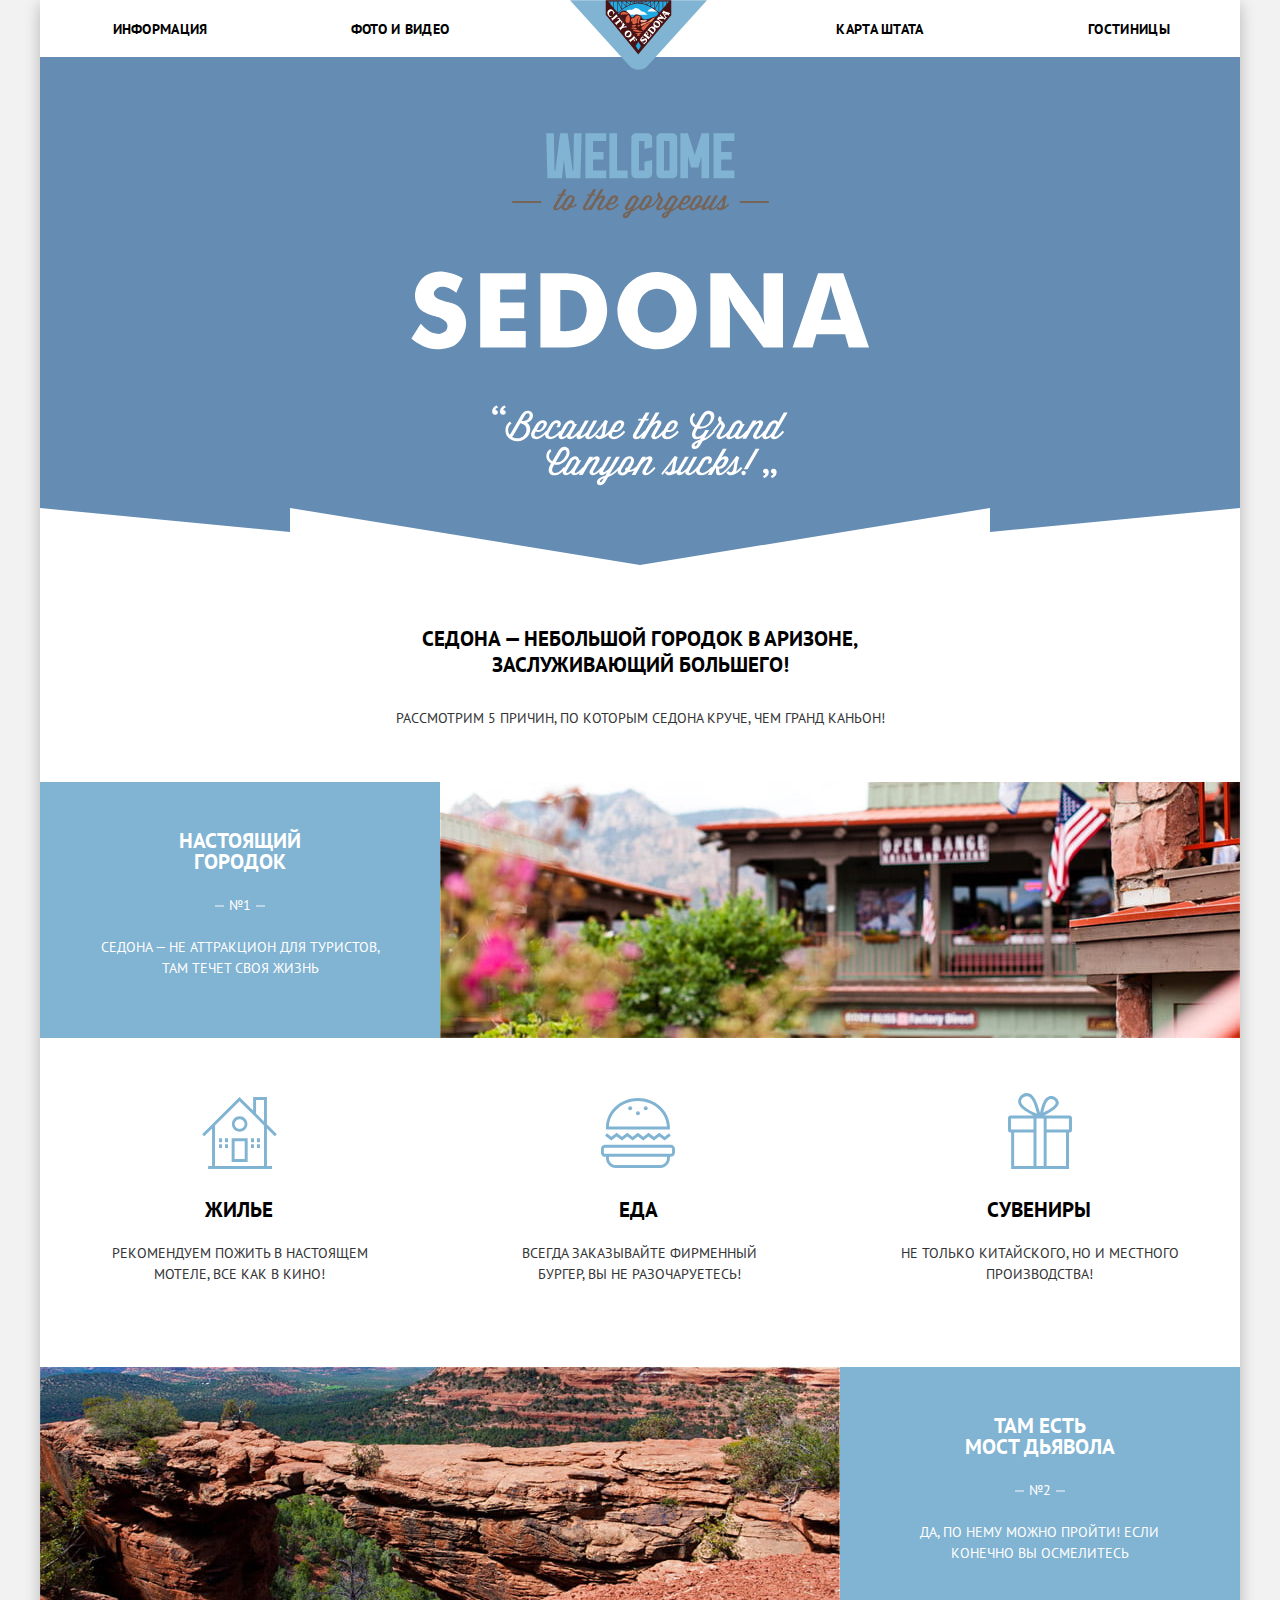
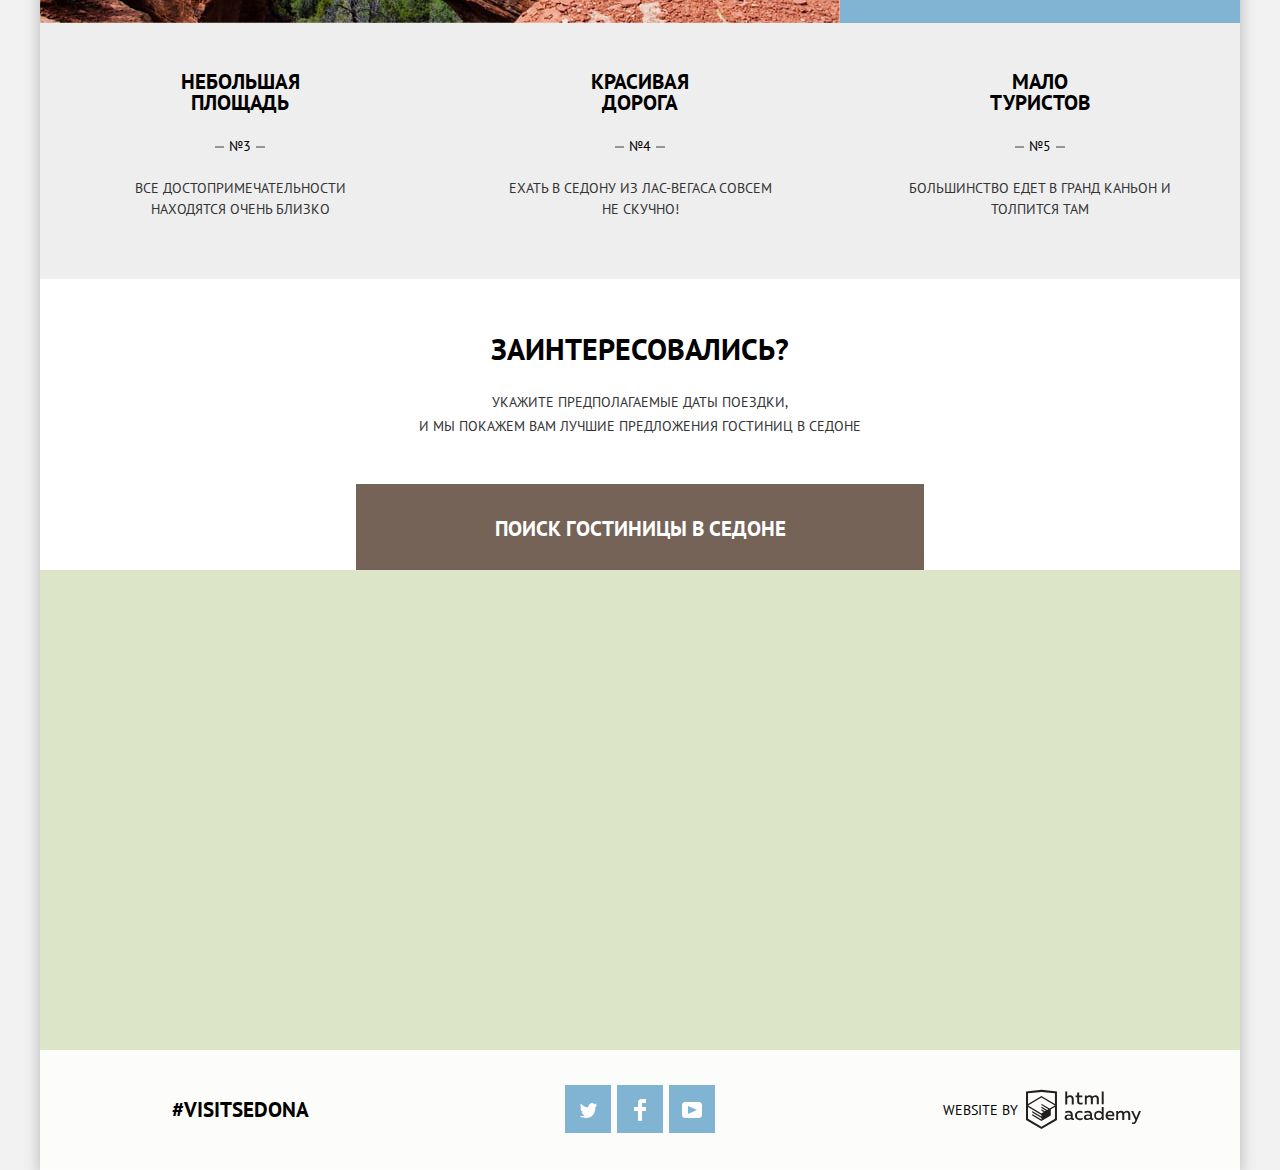
==== commit c419e50e: "добавляет карту" ====
--- a/index.html
+++ b/index.html
@@ -155,7 +155,7 @@
       </section>
       <section class="map">
           <h2 class="visually-hidden">Карта Седоны</h2>
-          <img src="img/map.jpg" width="1200" height="593" alt="Карта Седоны">
+          <iframe src="https://www.google.com/maps/embed?pb=!1m18!1m12!1m3!1d26190.334136187066!2d-111.78466470692796!3d34.86145923101029!2m3!1f0!2f0!3f0!3m2!1i1024!2i768!4f13.1!3m3!1m2!1s0x872da132f942b00d%3A0x5548c523fa6c8efd!2z0KHQtdC00L7QvdCwLCDQkNGA0LjQt9C-0L3QsCA4NjMzNiwg0KHQqNCQ!5e0!3m2!1sru!2sth!4v1551275341965" width="1200" height="593" frameborder="0" style="border:0" allowfullscreen></iframe>
         </section>
     </main>
 
